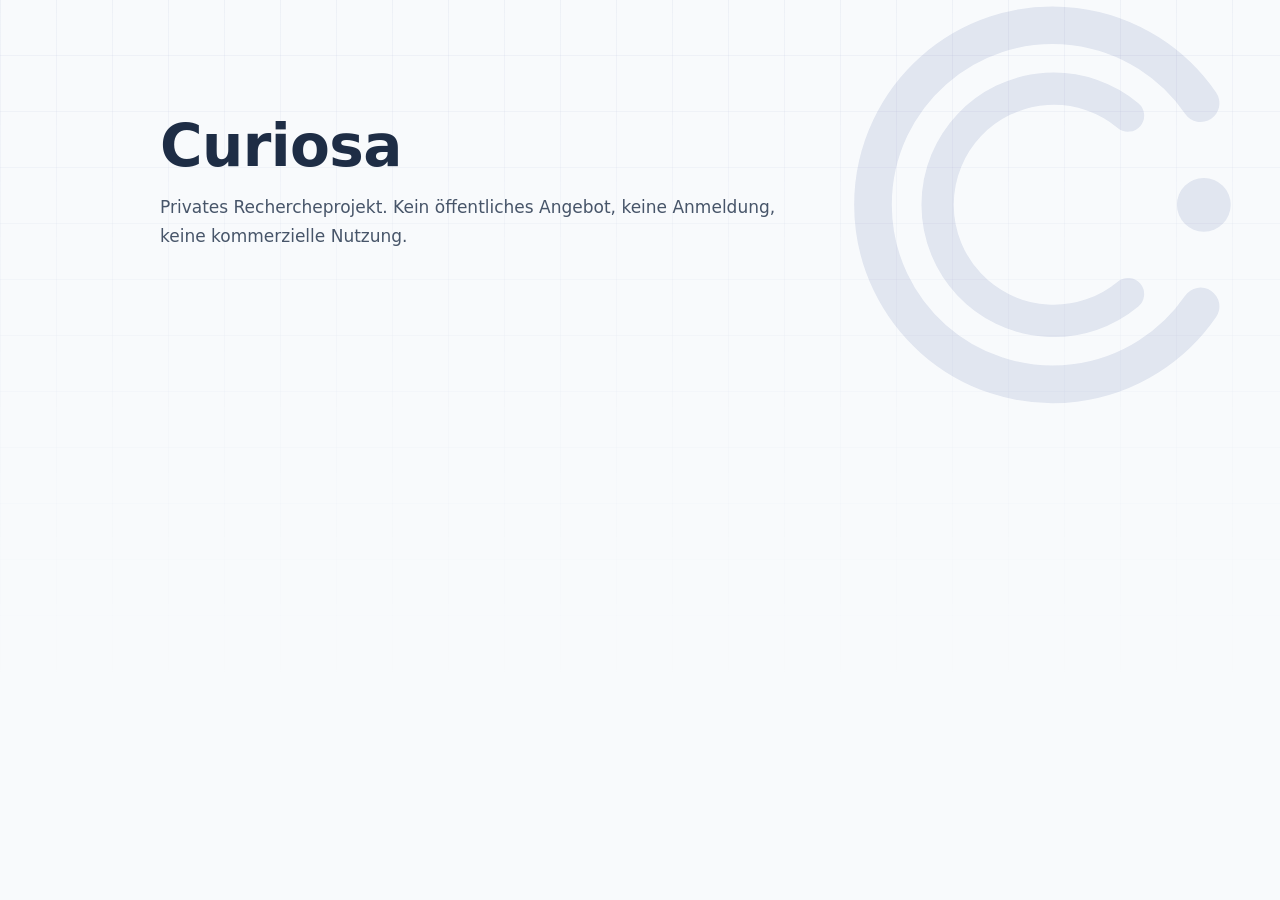
==== index.html @ d1d55d1d "Add minimal root page" ====
<!DOCTYPE html>
<html lang="de">
<head>
    <meta charset="utf-8">
    <meta name="viewport" content="width=device-width, initial-scale=1">
    <meta http-equiv="Content-Security-Policy" content="default-src 'none'; style-src 'self'; img-src 'self'; base-uri 'self'; form-action 'none'">
    <link rel="icon" href="/favicon.ico" sizes="any">
    <link rel="icon" type="image/png" sizes="32x32" href="/favicon-32x32.png">
    <link rel="icon" type="image/png" sizes="16x16" href="/favicon-16x16.png">
    <link rel="apple-touch-icon" sizes="180x180" href="/apple-touch-icon.png">
    <meta name="referrer" content="no-referrer">
    <meta name="robots" content="noindex, nofollow">
    <title>Curiosa</title>
    <link rel="stylesheet" href="/site.css">
</head>
<body class="home-page">
    <main class="home">
        <svg class="home__mark" viewBox="0 0 100 100" aria-hidden="true" focusable="false">
            <path d="M 73.4 31.1 A 33.4 33.4 0 1 0 73.4 68.9" fill="none" stroke="currentColor" stroke-width="7" stroke-linecap="round"/>
            <path d="M 59.9 33.4 A 21.6 21.6 0 1 0 59.9 66.6" fill="none" stroke="currentColor" stroke-width="6" stroke-linecap="round"/>
            <circle cx="74" cy="50" r="5" fill="currentColor"/>
        </svg>

        <h1 class="home__title">Curiosa</h1>
        <p class="home__intro">
            Privates Rechercheprojekt. Kein öffentliches Angebot, keine Anmeldung,
            keine kommerzielle Nutzung.
        </p>
    </main>
</body>
</html>
---- site.css ----
/* Curiosa-Web — shared site chrome (header / footer / layout container).
   Self-contained: does not depend on per-page :root tokens, so it can be
   loaded by pages that style their body with inline CSS, styles.css, or
   subscribe.css without collisions. */

:root {
    --site-navy: #1e2d45;
    --site-navy-deep: #14233b;
    --site-blue: #1e3a8a;
}

/* ---- Site-wide backdrop ---------------------------------------------- */
/* Subtle fixed brand-blue grid, fading out toward the lower half of the
   viewport. Sits behind all content on every page that loads site.css. */
body::before {
    content: "";
    position: fixed;
    inset: 0;
    z-index: -1;
    pointer-events: none;
    background-image:
        linear-gradient(90deg, rgba(30, 58, 138, 0.05) 1px, transparent 1px),
        linear-gradient(0deg, rgba(30, 58, 138, 0.05) 1px, transparent 1px);
    background-size: 56px 56px;
    -webkit-mask-image: linear-gradient(180deg, rgba(0, 0, 0, 0.9) 0%, rgba(0, 0, 0, 0.35) 45%, transparent 78%);
    mask-image: linear-gradient(180deg, rgba(0, 0, 0, 0.9) 0%, rgba(0, 0, 0, 0.35) 45%, transparent 78%);
}

/* ---- Layout container ------------------------------------------------ */
/* Header/footer bars span the full viewport width; this container keeps
   their content (and page content) in a centered, readable column. */
.site-container {
    width: min(1080px, calc(100% - 48px));
    margin: 0 auto;
}

.site-container--wide {
    width: min(1320px, calc(100% - 48px));
}

/* ---- Header ---------------------------------------------------------- */
.site-header {
    position: sticky;
    top: 0;
    z-index: 30;
    border-bottom: 1px solid rgba(229, 231, 235, 0.9);
    background: rgba(248, 250, 252, 0.9);
    -webkit-backdrop-filter: blur(14px);
    backdrop-filter: blur(14px);
}

.site-header__inner {
    display: flex;
    align-items: center;
    justify-content: space-between;
    gap: 18px;
    min-height: 64px;
}

.site-logo {
    flex-shrink: 0;
    color: var(--site-navy);
    font-size: 26px;
    font-weight: 800;
    line-height: 1;
    letter-spacing: -0.01em;
    text-decoration: none;
}

.site-logo span {
    color: var(--site-blue);
}

.site-nav {
    display: flex;
    align-items: center;
    flex-wrap: wrap;
    justify-content: flex-end;
    gap: 8px;
}

.lang-toggle {
    display: inline-flex;
    align-items: center;
    margin-left: 6px;
    border: 1px solid var(--site-line, #dbe4ef);
    border-radius: 999px;
    padding: 3px;
    background: rgba(255, 255, 255, 0.7);
}

.lang-toggle__option {
    border: 0;
    border-radius: 999px;
    padding: 5px 10px;
    background: transparent;
    color: #64748b;
    font-size: 12px;
    font-weight: 800;
    letter-spacing: 0.04em;
    cursor: pointer;
}

.lang-toggle__option.is-active {
    background: #eef3ff;
    color: var(--site-blue, #1e3a8a);
    box-shadow: inset 0 0 0 1px #d8deea;
    cursor: default;
}

.site-nav__link {
    display: inline-flex;
    align-items: center;
    justify-content: center;
    min-height: 38px;
    padding: 8px 15px;
    border: 1px solid transparent;
    border-radius: 999px;
    color: #374151;
    background: transparent;
    font-size: 14px;
    font-weight: 700;
    text-decoration: none;
    transition: color 0.16s ease, background-color 0.16s ease, border-color 0.16s ease;
}

.site-nav__link:hover {
    color: var(--site-blue);
    background: rgba(30, 58, 138, 0.07);
}

.site-nav__link:focus-visible {
    outline: 2px solid var(--site-blue);
    outline-offset: 2px;
}

.nav-button {
    font-family: inherit;
    cursor: pointer;
}

.site-nav__link--primary {
    color: #ffffff;
    background: var(--site-navy);
    border-color: var(--site-navy);
}

.site-nav__link--primary:hover {
    color: #ffffff;
    background: var(--site-blue);
}

/* ---- Footer ---------------------------------------------------------- */
.site-footer {
    margin-top: 56px;
    background: var(--site-navy-deep);
    color: #aeb9cc;
}

.site-footer__inner {
    display: flex;
    align-items: flex-start;
    justify-content: space-between;
    gap: 32px;
    padding: 38px 0 26px;
}

.site-footer__brand {
    max-width: 340px;
}

.site-footer__logo {
    color: #ffffff;
    font-size: 20px;
    font-weight: 800;
    letter-spacing: -0.01em;
}

.site-footer__logo span {
    color: #7d93c4;
}

.site-footer__tagline {
    margin: 10px 0 0;
    color: #9aa6bd;
    font-size: 13.5px;
    line-height: 1.6;
}

.site-footer__nav {
    display: flex;
    flex-wrap: wrap;
    gap: 12px 28px;
}

.site-footer__nav a {
    color: #cdd6e6;
    font-size: 14px;
    font-weight: 600;
    text-decoration: none;
    transition: color 0.16s ease;
}

.site-footer__nav a:hover {
    color: #ffffff;
    text-decoration: underline;
    text-underline-offset: 3px;
}

.site-footer__nav a:focus-visible {
    outline: 2px solid #7d93c4;
    outline-offset: 2px;
}

.site-footer__bottom {
    display: flex;
    flex-wrap: wrap;
    align-items: center;
    justify-content: space-between;
    gap: 8px 20px;
    padding: 16px 0 26px;
    border-top: 1px solid rgba(255, 255, 255, 0.09);
    color: #8593ab;
    font-size: 12.5px;
}

/* ---- Responsive ------------------------------------------------------ */
@media (max-width: 640px) {
    .site-header__inner {
        align-items: flex-start;
        flex-direction: column;
        gap: 10px;
        padding: 12px 0;
    }

    .site-nav {
        justify-content: flex-start;
    }

    .site-footer__inner {
        flex-direction: column;
        gap: 22px;
    }

    .site-footer__bottom {
        flex-direction: column;
        align-items: flex-start;
        gap: 6px;
    }
}

@media (prefers-reduced-motion: reduce) {
    .site-nav__link,
    .site-footer__nav a {
        transition: none;
    }
}

/* ---- Dark theme (follows the OS preference) -------------------------- */
@media (prefers-color-scheme: dark) {
    :root {
        color-scheme: dark;
    }

    body::before {
        background-image:
            linear-gradient(90deg, rgba(143, 177, 255, 0.055) 1px, transparent 1px),
            linear-gradient(0deg, rgba(143, 177, 255, 0.055) 1px, transparent 1px);
    }

    .site-header {
        border-bottom-color: rgba(42, 51, 72, 0.9);
        background: rgba(13, 18, 28, 0.88);
    }

    .site-logo {
        color: #E8EDF5;
    }

    .site-logo span {
        color: #8AB4FF;
    }

    .site-nav__link {
        color: #C3CCD9;
    }

    .site-nav__link:hover {
        color: #A9C4FF;
        background: rgba(138, 180, 255, 0.09);
    }

    .site-nav__link:focus-visible {
        outline-color: #8AB4FF;
    }

    .site-nav__link--primary {
        color: #ffffff;
        background: #2E4A8F;
        border-color: #2E4A8F;
    }

    .site-nav__link--primary:hover {
        background: #3B5CB0;
    }

    .lang-toggle {
        border-color: #2E3A52;
        background: rgba(22, 31, 48, 0.7);
    }

    .lang-toggle__option {
        color: #93A1B5;
    }

    .lang-toggle__option.is-active {
        background: #24304A;
        color: #A9C4FF;
        box-shadow: inset 0 0 0 1px #354361;
    }
}

/* ---- Root page ------------------------------------------------------- */
/* Minimal landing built on the 404.html aesthetic: light canvas, system
   font. The shared brand-grid backdrop (body::before) shows through, and a
   faint Curiosa arc mark bleeds off the top-right, echoing the email header.
   Scoped to .home-page / .home so it never reaches the subscription-control
   pages, which style their own body through styles.css. */
body.home-page {
    margin: 0;
    min-height: 100vh;
    overflow-x: hidden;
    font-family: system-ui, -apple-system, BlinkMacSystemFont, "Segoe UI", Roboto, sans-serif;
    color: #0f172a;
    background: #f8fafc;
}

.home {
    position: relative;
    box-sizing: border-box;
    width: min(960px, calc(100% - 48px));
    margin: 0 auto;
    padding: clamp(64px, 13vh, 132px) 0 96px;
}

/* Faint nested-C arc — the Curiosa logo mark, tinted for a light background
   via currentColor. The light-on-dark PNG used in email headers is invisible
   here, so the page reproduces the same motif as a self-contained vector. */
.home__mark {
    position: fixed;
    top: clamp(-130px, -5vw, -56px);
    right: clamp(-150px, -5vw, -64px);
    width: clamp(280px, 42vw, 560px);
    height: auto;
    z-index: -1;
    color: var(--site-blue);
    opacity: 0.1;
    pointer-events: none;
    user-select: none;
}

.home__title {
    margin: 0 0 18px;
    color: var(--site-navy);
    font-size: clamp(40px, 6vw, 58px);
    font-weight: 800;
    letter-spacing: -0.01em;
    line-height: 1;
}

.home__intro {
    max-width: 620px;
    margin: 0;
    color: #475569;
    font-size: 17px;
    line-height: 1.7;
}

@media (max-width: 720px) {
    .home {
        padding: 56px 0 64px;
    }
}

@media (prefers-color-scheme: dark) {
    body.home-page {
        color: #E8EDF5;
        background: #0C111B;
    }

    .home__mark {
        color: #8AB4FF;
        opacity: 0.14;
    }

    .home__title {
        color: #E8EDF5;
    }

    .home__intro {
        color: #A9B4C6;
    }
}
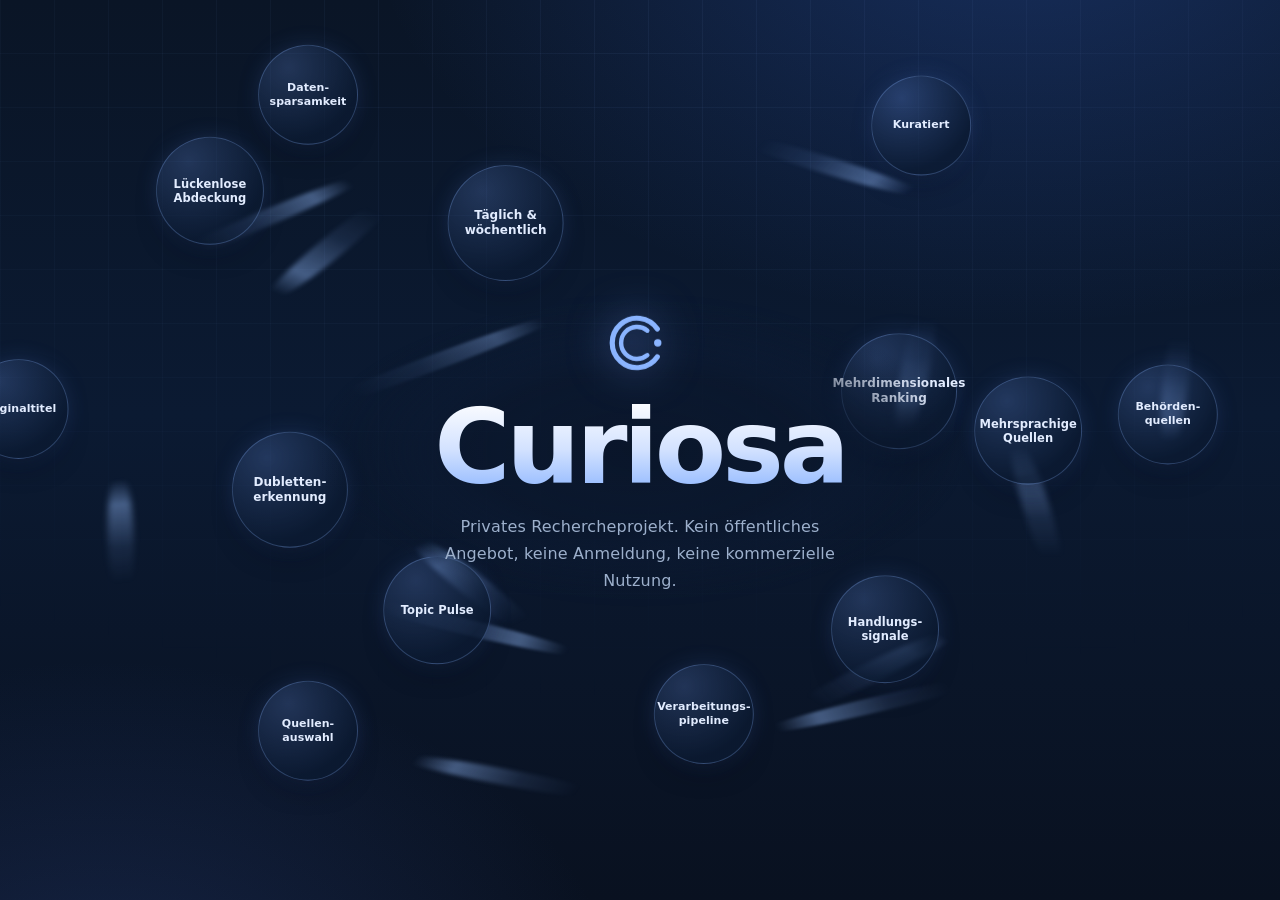
==== commit 02e819f9: "Orbit the capabilities on the root page, rework the control pages Root page: thirteen capability bub" ====
--- a/index.html
+++ b/index.html
@@ -15,17 +15,140 @@
 </head>
 <body class="home-page">
     <main class="home">
-        <svg class="home__mark" viewBox="0 0 100 100" aria-hidden="true" focusable="false">
-            <path d="M 73.4 31.1 A 33.4 33.4 0 1 0 73.4 68.9" fill="none" stroke="currentColor" stroke-width="7" stroke-linecap="round"/>
-            <path d="M 59.9 33.4 A 21.6 21.6 0 1 0 59.9 66.6" fill="none" stroke="currentColor" stroke-width="6" stroke-linecap="round"/>
-            <circle cx="74" cy="50" r="5" fill="currentColor"/>
-        </svg>
+        <div class="orbit">
+            <div class="orbit__core">
+                <svg class="home__mark" viewBox="0 0 100 100" aria-hidden="true" focusable="false">
+                    <path d="M 73.4 31.1 A 33.4 33.4 0 1 0 73.4 68.9" fill="none" stroke="currentColor" stroke-width="7" stroke-linecap="round"/>
+                    <path d="M 59.9 33.4 A 21.6 21.6 0 1 0 59.9 66.6" fill="none" stroke="currentColor" stroke-width="6" stroke-linecap="round"/>
+                    <circle cx="74" cy="50" r="5" fill="currentColor"/>
+                </svg>
 
-        <h1 class="home__title">Curiosa</h1>
-        <p class="home__intro">
-            Privates Rechercheprojekt. Kein öffentliches Angebot, keine Anmeldung,
-            keine kommerzielle Nutzung.
-        </p>
+                <h1 class="home__title">Curiosa</h1>
+                <p class="home__intro">
+                    Privates Rechercheprojekt. Kein öffentliches Angebot, keine Anmeldung,
+                    keine kommerzielle Nutzung.
+                </p>
+            </div>
+
+            <div class="orbit__ring orbit__ring--1">
+                <div class="orbit__spin">
+                    <div class="orbit__arm">
+                        <div class="orbit__node">
+                            <div class="orbit__bubble" tabindex="0">
+                                <span class="orbit__label">Mehrdimensionales Ranking</span>
+                                <span class="orbit__text">Priorität entsteht aus mehreren unabhängigen Metriken — nie aus einem einzelnen KI-Score.</span>
+                            </div>
+                        </div>
+                    </div>
+                    <div class="orbit__arm">
+                        <div class="orbit__node">
+                            <div class="orbit__bubble" tabindex="0">
+                                <span class="orbit__label">Dubletten&shy;erkennung</span>
+                                <span class="orbit__text">Vektor-Embeddings erkennen dieselbe Meldung aus mehreren Quellen. Sie lesen sie einmal.</span>
+                            </div>
+                        </div>
+                    </div>
+                    <div class="orbit__arm">
+                        <div class="orbit__node">
+                            <div class="orbit__bubble" tabindex="0">
+                                <span class="orbit__label">Täglich &amp; wöchentlich</span>
+                                <span class="orbit__text">Ein Briefing am Morgen, ein Rückblick zum Wochenende — beides einzeln abwählbar.</span>
+                            </div>
+                        </div>
+                    </div>
+                </div>
+            </div>
+
+            <div class="orbit__ring orbit__ring--2">
+                <div class="orbit__spin">
+                    <div class="orbit__arm">
+                        <div class="orbit__node">
+                            <div class="orbit__bubble" tabindex="0">
+                                <span class="orbit__label">Handlungs&shy;signale</span>
+                                <span class="orbit__text">Jede Meldung trägt ein Label: Action, Watch oder FYI.</span>
+                            </div>
+                        </div>
+                    </div>
+                    <div class="orbit__arm">
+                        <div class="orbit__node">
+                            <div class="orbit__bubble" tabindex="0">
+                                <span class="orbit__label">Topic Pulse</span>
+                                <span class="orbit__text">Jedes Briefing öffnet mit den drei dominanten Themen des Tages.</span>
+                            </div>
+                        </div>
+                    </div>
+                    <div class="orbit__arm">
+                        <div class="orbit__node">
+                            <div class="orbit__bubble" tabindex="0">
+                                <span class="orbit__label">Lückenlose Abdeckung</span>
+                                <span class="orbit__text">Jede Quelle läuft in einem durchgehenden, checkpoint-gestützten Zeitfenster.</span>
+                            </div>
+                        </div>
+                    </div>
+                    <div class="orbit__arm">
+                        <div class="orbit__node">
+                            <div class="orbit__bubble" tabindex="0">
+                                <span class="orbit__label">Mehrsprachige Quellen</span>
+                                <span class="orbit__text">Englische, deutsche, französische und weitere Quellen — nativ verfolgt, gemeinsam zugestellt.</span>
+                            </div>
+                        </div>
+                    </div>
+                </div>
+            </div>
+
+            <div class="orbit__ring orbit__ring--3">
+                <div class="orbit__spin">
+                    <div class="orbit__arm">
+                        <div class="orbit__node">
+                            <div class="orbit__bubble" tabindex="0">
+                                <span class="orbit__label">Behörden&shy;quellen</span>
+                                <span class="orbit__text">Aufsichtsbehörden, Gerichte und juristische Fachmedien in Europa und darüber hinaus.</span>
+                            </div>
+                        </div>
+                    </div>
+                    <div class="orbit__arm">
+                        <div class="orbit__node">
+                            <div class="orbit__bubble" tabindex="0">
+                                <span class="orbit__label">Verarbeitungs&shy;pipeline</span>
+                                <span class="orbit__text">Eine mehrstufige Verarbeitung klassifiziert, fasst zusammen und labelt jede Meldung.</span>
+                            </div>
+                        </div>
+                    </div>
+                    <div class="orbit__arm">
+                        <div class="orbit__node">
+                            <div class="orbit__bubble" tabindex="0">
+                                <span class="orbit__label">Quellen&shy;auswahl</span>
+                                <span class="orbit__text">Welche Quellen im täglichen Briefing erscheinen, ist frei wählbar.</span>
+                            </div>
+                        </div>
+                    </div>
+                    <div class="orbit__arm">
+                        <div class="orbit__node">
+                            <div class="orbit__bubble" tabindex="0">
+                                <span class="orbit__label">Original&shy;titel</span>
+                                <span class="orbit__text">Titel und Quelle bleiben unverändert. Nur die Zusammenfassung entsteht per KI.</span>
+                            </div>
+                        </div>
+                    </div>
+                    <div class="orbit__arm">
+                        <div class="orbit__node">
+                            <div class="orbit__bubble" tabindex="0">
+                                <span class="orbit__label">Daten&shy;sparsamkeit</span>
+                                <span class="orbit__text">Adressen liegen ausschließlich in der Datenbank — nicht weitergegeben, nicht verkauft.</span>
+                            </div>
+                        </div>
+                    </div>
+                    <div class="orbit__arm">
+                        <div class="orbit__node">
+                            <div class="orbit__bubble" tabindex="0">
+                                <span class="orbit__label">Kuratiert</span>
+                                <span class="orbit__text">Quellen, Kategorien und Ranking-Regeln werden von Hand gepflegt.</span>
+                            </div>
+                        </div>
+                    </div>
+                </div>
+            </div>
+        </div>
     </main>
 </body>
 </html>
--- a/site.css
+++ b/site.css
@@ -71,6 +71,21 @@
     color: var(--site-blue);
 }
 
+/* When the logo links home (control pages), give it hover/focus affordance. */
+a.site-logo {
+    transition: opacity 0.16s ease;
+}
+
+a.site-logo:hover {
+    opacity: 0.82;
+}
+
+a.site-logo:focus-visible {
+    outline: 2px solid var(--site-blue);
+    outline-offset: 3px;
+    border-radius: 6px;
+}
+
 .site-nav {
     display: flex;
     align-items: center;
@@ -321,83 +336,481 @@
 }
 
 /* ---- Root page ------------------------------------------------------- */
-/* Minimal landing built on the 404.html aesthetic: light canvas, system
-   font. The shared brand-grid backdrop (body::before) shows through, and a
-   faint Curiosa arc mark bleeds off the top-right, echoing the email header.
-   Scoped to .home-page / .home so it never reaches the subscription-control
-   pages, which style their own body through styles.css. */
+/* Standalone dark-navy landing. Committed to a single dark look (not
+   theme-reactive) as a deliberate hero. Pure CSS — no scripts, no external
+   resources. Scoped to .home-page / .home so it never touches the
+   subscription-control pages, which style their own body through styles.css. */
 body.home-page {
     margin: 0;
     min-height: 100vh;
     overflow-x: hidden;
+    display: flex;
+    align-items: center;
+    justify-content: center;
     font-family: system-ui, -apple-system, BlinkMacSystemFont, "Segoe UI", Roboto, sans-serif;
-    color: #0f172a;
-    background: #f8fafc;
+    color: #e6edf7;
+    background:
+        radial-gradient(1100px 720px at 80% -12%, rgba(56, 110, 230, 0.30), transparent 60%),
+        radial-gradient(920px 620px at 8% 112%, rgba(46, 74, 143, 0.34), transparent 56%),
+        linear-gradient(180deg, #0a1526 0%, #0b1a32 46%, #091120 100%);
+}
+
+/* Theme-independent brand grid — overrides the shared body::before so the
+   home page shows the same grid regardless of the visitor's OS theme. */
+body.home-page::before {
+    background-image:
+        linear-gradient(90deg, rgba(140, 180, 255, 0.06) 1px, transparent 1px),
+        linear-gradient(0deg, rgba(140, 180, 255, 0.06) 1px, transparent 1px);
+    background-size: 54px 54px;
+    -webkit-mask-image: radial-gradient(125% 92% at 50% 4%, #000 0%, rgba(0, 0, 0, 0.5) 46%, transparent 82%);
+    mask-image: radial-gradient(125% 92% at 50% 4%, #000 0%, rgba(0, 0, 0, 0.5) 46%, transparent 82%);
 }
 
 .home {
     position: relative;
+    z-index: 1;
     box-sizing: border-box;
-    width: min(960px, calc(100% - 48px));
+    width: 100%;
     margin: 0 auto;
-    padding: clamp(64px, 13vh, 132px) 0 96px;
-}
-
-/* Faint nested-C arc — the Curiosa logo mark, tinted for a light background
-   via currentColor. The light-on-dark PNG used in email headers is invisible
-   here, so the page reproduces the same motif as a self-contained vector. */
+    padding: 40px 0;
+    display: flex;
+    align-items: center;
+    justify-content: center;
+    text-align: center;
+}
+
+/* Soft blue spotlight behind the wordmark for depth. */
+.home::before {
+    content: "";
+    position: absolute;
+    z-index: -1;
+    top: 50%;
+    left: 50%;
+    width: min(760px, 96vw);
+    height: 360px;
+    transform: translate(-50%, -50%);
+    background: radial-gradient(closest-side, rgba(64, 120, 240, 0.30), transparent 72%);
+    filter: blur(22px);
+    pointer-events: none;
+}
+
+/* The Curiosa arc mark as a glowing lockup above the wordmark. */
 .home__mark {
-    position: fixed;
-    top: clamp(-130px, -5vw, -56px);
-    right: clamp(-150px, -5vw, -64px);
-    width: clamp(280px, 42vw, 560px);
+    display: block;
+    width: clamp(52px, 7vw, 74px);
     height: auto;
+    margin: 0 auto 18px;
+    color: #8ab4ff;
+    filter: drop-shadow(0 0 20px rgba(120, 160, 255, 0.55));
+}
+
+.home__title {
+    margin: 0 0 16px;
+    font-size: clamp(52px, 9vw, 104px);
+    font-weight: 800;
+    letter-spacing: -0.04em;
+    line-height: 0.95;
+    background: linear-gradient(180deg, #ffffff 0%, #d3e2ff 52%, #8ab4ff 100%);
+    -webkit-background-clip: text;
+    background-clip: text;
+    -webkit-text-fill-color: transparent;
+    color: #d3e2ff;
+}
+
+.home__intro {
+    max-width: 400px;
+    margin: 0 auto;
+    color: #9db0cc;
+    font-size: clamp(14px, 1.6vw, 16px);
+    line-height: 1.7;
+    letter-spacing: 0.01em;
+}
+
+/* Entrance polish. */
+.home__mark {
+    animation: home-rise 0.7s cubic-bezier(0.2, 0.7, 0.2, 1) both;
+}
+
+.home__title {
+    animation: home-rise 0.7s 0.06s cubic-bezier(0.2, 0.7, 0.2, 1) both;
+}
+
+.home__intro {
+    animation: home-rise 0.7s 0.12s cubic-bezier(0.2, 0.7, 0.2, 1) both;
+}
+
+@keyframes home-rise {
+    from {
+        opacity: 0;
+        transform: translateY(14px);
+    }
+    to {
+        opacity: 1;
+        transform: none;
+    }
+}
+
+/* ---- Orbit field ------------------------------------------------------ */
+/* Capability bubbles drift around the wordmark on three tilted elliptical
+   rings. Pure CSS: the root page CSP allows no scripts, so every orbit
+   parameter lives here and is selected per ring / per arm.
+
+   Transform chain per bubble (outermost first):
+       .orbit__ring   rotate(tilt) scaleY(k)        the orbital plane
+       .orbit__spin   rotate(t)                     the animation
+       .orbit__arm    rotate(a) translateX(r)       the seat on the ring
+       .orbit__node   rotate(-t)                    cancels the spin
+       .orbit__bubble rotate(-a) scaleY(1/k) rotate(-tilt) translate(-50%,-50%)
+
+   2-D rotations commute, so every rotation between scaleY(k) and scaleY(1/k)
+   cancels out and the bubble renders as an undistorted, upright circle while
+   its position still traces the tilted ellipse. The un-squash has to be the
+   innermost scale, and the centering translate has to sit after it — that is
+   why the order above cannot be shuffled. */
+/* --field is the full box the outermost bubble may reach, so radii are derived
+   from (field - bubble) and the widest arm jitter (1.06) lands exactly on the
+   edge. Anything looser overflows into body's clipped horizontal overflow. */
+.orbit {
+    --field: min(1300px, 96vw, 138vh);
+    position: relative;
+    width: var(--field);
+    height: calc(var(--field) * 0.535 + 100px);
+}
+
+.orbit__core {
+    position: absolute;
+    left: 50%;
+    top: 50%;
+    z-index: 2;
+    width: min(430px, 78%);
+    transform: translate(-50%, -50%);
+}
+
+/* Bubbles pass behind the wordmark rather than through it: this pool of page
+   background sits under the core and fades them out as they cross. */
+.orbit__core::before {
+    content: "";
+    position: absolute;
     z-index: -1;
-    color: var(--site-blue);
-    opacity: 0.1;
+    left: 50%;
+    top: 50%;
+    width: 152%;
+    height: 300px;
+    transform: translate(-50%, -50%);
+    background: radial-gradient(closest-side, rgba(9, 20, 38, 0.94) 0%, rgba(9, 20, 38, 0.78) 52%, rgba(9, 20, 38, 0) 100%);
     pointer-events: none;
-    user-select: none;
-}
-
-.home__title {
-    margin: 0 0 18px;
-    color: var(--site-navy);
-    font-size: clamp(40px, 6vw, 58px);
-    font-weight: 800;
-    letter-spacing: -0.01em;
-    line-height: 1;
-}
-
-.home__intro {
-    max-width: 620px;
-    margin: 0;
-    color: #475569;
-    font-size: 17px;
-    line-height: 1.7;
-}
-
-@media (max-width: 720px) {
+}
+
+.orbit__ring {
+    position: absolute;
+    left: 50%;
+    top: 50%;
+    width: 0;
+    height: 0;
+    z-index: 1;
+    transform: rotate(var(--tilt)) scaleY(var(--k));
+}
+
+.orbit__spin,
+.orbit__arm,
+.orbit__node {
+    position: absolute;
+    left: 0;
+    top: 0;
+    width: 0;
+    height: 0;
+}
+
+.orbit__spin {
+    animation: orbit-spin var(--dur) linear infinite;
+    animation-direction: var(--dir);
+}
+
+.orbit__arm {
+    transform: rotate(var(--a)) translateX(var(--r));
+}
+
+/* The counter-spin runs at the ring's duration in the opposite direction, so
+   the bubble stays upright; the drift rides on the separate translate
+   property and therefore does not fight the transform animation. */
+.orbit__node {
+    animation-name: orbit-spin, orbit-drift;
+    animation-duration: var(--dur), var(--drift);
+    animation-timing-function: linear, ease-in-out;
+    animation-iteration-count: infinite, infinite;
+    animation-direction: var(--dir-rev), alternate;
+}
+
+/* Comet trail: it lives on the arm, which is not counter-rotated, so it stays
+   tangential to the orbit and always points back along the direction of
+   travel. */
+.orbit__arm::after {
+    content: "";
+    position: absolute;
+    left: 0;
+    top: 0;
+    z-index: -1;
+    width: calc(var(--size) * 0.26);
+    height: calc(var(--size) * 2.4);
+    border-radius: 50%;
+    background: linear-gradient(to top, rgba(150, 190, 255, 0) 8%, rgba(150, 190, 255, 0.42) 26%, rgba(138, 180, 255, 0.11) 56%, transparent 82%);
+    transform: translate(-50%, -88%);
+    filter: blur(3px);
+    pointer-events: none;
+}
+
+/* Rings that spin backwards trail from the other side. */
+.orbit__ring--2 .orbit__arm::after {
+    background: linear-gradient(to bottom, rgba(150, 190, 255, 0) 8%, rgba(150, 190, 255, 0.42) 26%, rgba(138, 180, 255, 0.11) 56%, transparent 82%);
+    transform: translate(-50%, -12%);
+}
+
+.orbit__bubble {
+    position: absolute;
+    left: 0;
+    top: 0;
+    box-sizing: border-box;
+    display: flex;
+    flex-direction: column;
+    align-items: center;
+    justify-content: center;
+    width: var(--size);
+    height: var(--size);
+    padding: 9% 11%;
+    border: 1px solid rgba(138, 180, 255, 0.26);
+    border-radius: 50%;
+    background: radial-gradient(120% 120% at 30% 22%, rgba(120, 165, 255, 0.22), rgba(11, 26, 50, 0.78) 62%);
+    box-shadow:
+        0 14px 34px -18px rgba(4, 10, 22, 0.95),
+        0 0 26px -6px rgba(96, 140, 235, 0.30);
+    color: #cfdcf5;
+    text-align: center;
+    transform: rotate(calc(-1 * var(--a))) scaleY(var(--ik)) rotate(calc(-1 * var(--tilt))) translate(-50%, -50%);
+    transition:
+        width 0.3s cubic-bezier(0.2, 0.7, 0.2, 1),
+        height 0.3s cubic-bezier(0.2, 0.7, 0.2, 1),
+        border-color 0.3s ease,
+        background 0.3s ease,
+        box-shadow 0.3s ease;
+    cursor: default;
+}
+
+.orbit__bubble:focus-visible {
+    outline: none;
+}
+
+.orbit__label {
+    display: block;
+    font-size: var(--label);
+    font-weight: 700;
+    line-height: 1.25;
+    letter-spacing: 0.005em;
+    color: #e2ecff;
+    hyphens: auto;
+    overflow-wrap: break-word;
+    transition: font-size 0.3s cubic-bezier(0.2, 0.7, 0.2, 1);
+}
+
+.orbit__text {
+    display: block;
+    overflow: hidden;
+    max-height: 0;
+    margin-top: 0;
+    opacity: 0;
+    font-size: 12.5px;
+    line-height: 1.45;
+    color: #a8bcdf;
+    transition:
+        max-height 0.3s cubic-bezier(0.2, 0.7, 0.2, 1),
+        margin-top 0.3s cubic-bezier(0.2, 0.7, 0.2, 1),
+        opacity 0.22s ease;
+}
+
+/* Expand on hover or keyboard focus. The whole field pauses while a bubble is
+   open — otherwise it drifts out from under the pointer mid-sentence. */
+.orbit__bubble:hover,
+.orbit__bubble:focus-visible {
+    --size: var(--size-open);
+    --label: 15.5px;
+    border-color: rgba(150, 190, 255, 0.55);
+    background: radial-gradient(120% 120% at 30% 20%, rgba(126, 170, 255, 0.26), rgba(12, 28, 54, 0.94) 60%);
+    box-shadow:
+        0 22px 50px -20px rgba(4, 10, 22, 0.95),
+        0 0 46px -4px rgba(110, 155, 245, 0.45);
+}
+
+.orbit__bubble:hover .orbit__text,
+.orbit__bubble:focus-visible .orbit__text {
+    max-height: 10em;
+    margin-top: 8px;
+    opacity: 1;
+}
+
+.orbit:hover .orbit__spin,
+.orbit:hover .orbit__node,
+.orbit:focus-within .orbit__spin,
+.orbit:focus-within .orbit__node {
+    animation-play-state: paused;
+}
+
+.orbit__ring:has(.orbit__bubble:hover),
+.orbit__ring:has(.orbit__bubble:focus-visible) {
+    z-index: 3;
+}
+
+@keyframes orbit-spin {
+    from {
+        transform: rotate(0deg);
+    }
+    to {
+        transform: rotate(360deg);
+    }
+}
+
+@keyframes orbit-drift {
+    from {
+        translate: 0 0;
+    }
+    to {
+        translate: 9px -13px;
+    }
+}
+
+/* ---- Ring parameters -------------------------------------------------- */
+/* --ik is 1 / --k; the two are kept as an explicit pair so the un-squash is
+   readable next to the squash it undoes. Durations are deliberately
+   non-multiples: the three rings never resynchronise, which is what makes the
+   field read as drifting rather than as a clock. */
+.orbit__ring--1 {
+    --tilt: -12deg;
+    --k: 0.52;
+    --ik: 1.9231;
+    --rr: calc((var(--field) - 116px) * 0.244);
+    --dur: 68s;
+    --dir: normal;
+    --dir-rev: reverse;
+    --size: 116px;
+    --size-open: 244px;
+    --label: 12px;
+}
+
+.orbit__ring--2 {
+    --tilt: 9deg;
+    --k: 0.56;
+    --ik: 1.7857;
+    --rr: calc((var(--field) - 108px) * 0.358);
+    --dur: 92s;
+    --dir: reverse;
+    --dir-rev: normal;
+    --size: 108px;
+    --size-open: 238px;
+    --label: 11.5px;
+}
+
+.orbit__ring--3 {
+    --tilt: -5deg;
+    --k: 0.585;
+    --ik: 1.7094;
+    --rr: calc((var(--field) - 100px) * 0.472);
+    --dur: 124s;
+    --dir: normal;
+    --dir-rev: reverse;
+    --size: 100px;
+    --size-open: 232px;
+    --label: 11px;
+}
+
+/* ---- Seats ------------------------------------------------------------ */
+/* Angles are spread unevenly and the radii carry a few percent of jitter, so
+   no ring ever looks like a dial. */
+.orbit__ring--1 .orbit__arm:nth-child(1) { --a: 12deg;  --r: calc(var(--rr) * 1.00); --drift: 15s; }
+.orbit__ring--1 .orbit__arm:nth-child(2) { --a: 157deg; --r: calc(var(--rr) * 0.92); --drift: 19s; }
+.orbit__ring--1 .orbit__arm:nth-child(3) { --a: 254deg; --r: calc(var(--rr) * 1.06); --drift: 23s; }
+
+.orbit__ring--2 .orbit__arm:nth-child(1) { --a: 38deg;  --r: calc(var(--rr) * 1.02); --drift: 17s; }
+.orbit__ring--2 .orbit__arm:nth-child(2) { --a: 98deg;  --r: calc(var(--rr) * 0.94); --drift: 21s; }
+.orbit__ring--2 .orbit__arm:nth-child(3) { --a: 206deg; --r: calc(var(--rr) * 1.05); --drift: 14s; }
+.orbit__ring--2 .orbit__arm:nth-child(4) { --a: 345deg; --r: calc(var(--rr) * 0.97); --drift: 25s; }
+
+.orbit__ring--3 .orbit__arm:nth-child(1) { --a: 6deg;   --r: calc(var(--rr) * 1.00); --drift: 22s; }
+.orbit__ring--3 .orbit__arm:nth-child(2) { --a: 76deg;  --r: calc(var(--rr) * 0.95); --drift: 16s; }
+.orbit__ring--3 .orbit__arm:nth-child(3) { --a: 116deg; --r: calc(var(--rr) * 1.04); --drift: 26s; }
+.orbit__ring--3 .orbit__arm:nth-child(4) { --a: 182deg; --r: calc(var(--rr) * 0.98); --drift: 18s; }
+.orbit__ring--3 .orbit__arm:nth-child(5) { --a: 241deg; --r: calc(var(--rr) * 1.06); --drift: 24s; }
+.orbit__ring--3 .orbit__arm:nth-child(6) { --a: 305deg; --r: calc(var(--rr) * 0.93); --drift: 20s; }
+
+/* ---- Static fallback -------------------------------------------------- */
+/* Narrow viewports have no hover, and the root page cannot ship a tap handler
+   under its CSP — so below the breakpoint (and whenever motion is reduced)
+   the same markup collapses into a plain readable card grid. */
+@media (max-width: 900px), (prefers-reduced-motion: reduce) {
     .home {
-        padding: 56px 0 64px;
-    }
-}
-
-@media (prefers-color-scheme: dark) {
-    body.home-page {
-        color: #E8EDF5;
-        background: #0C111B;
-    }
-
-    .home__mark {
-        color: #8AB4FF;
-        opacity: 0.14;
-    }
-
-    .home__title {
-        color: #E8EDF5;
-    }
-
+        padding: 32px 0;
+    }
+
+    .orbit {
+        display: grid;
+        grid-template-columns: repeat(auto-fit, minmax(212px, 1fr));
+        gap: 10px;
+        width: min(920px, 100%);
+        height: auto;
+    }
+
+    .orbit__ring,
+    .orbit__spin,
+    .orbit__arm,
+    .orbit__node {
+        display: contents;
+    }
+
+    .orbit__core {
+        position: static;
+        grid-column: 1 / -1;
+        width: 100%;
+        margin-bottom: 22px;
+        transform: none;
+    }
+
+    /* The orbit-only decorations still generate boxes here, so switch them off
+       explicitly: display:contents on the arm does not suppress its ::after. */
+    .orbit__core::before,
+    .orbit__arm::after {
+        display: none;
+    }
+
+    .orbit__bubble {
+        position: static;
+        display: block;
+        width: auto;
+        height: auto;
+        padding: 13px 15px;
+        border-radius: 12px;
+        text-align: left;
+        transform: none;
+        transition: none;
+    }
+
+    .orbit__label {
+        font-size: 13px;
+    }
+
+    .orbit__text {
+        max-height: none;
+        margin-top: 5px;
+        opacity: 1;
+        font-size: 12.5px;
+    }
+}
+
+@media (prefers-reduced-motion: reduce) {
+    .home__mark,
+    .home__title,
     .home__intro {
-        color: #A9B4C6;
-    }
-}
+        animation: none;
+    }
+
+    .orbit__spin,
+    .orbit__node {
+        animation: none;
+    }
+}
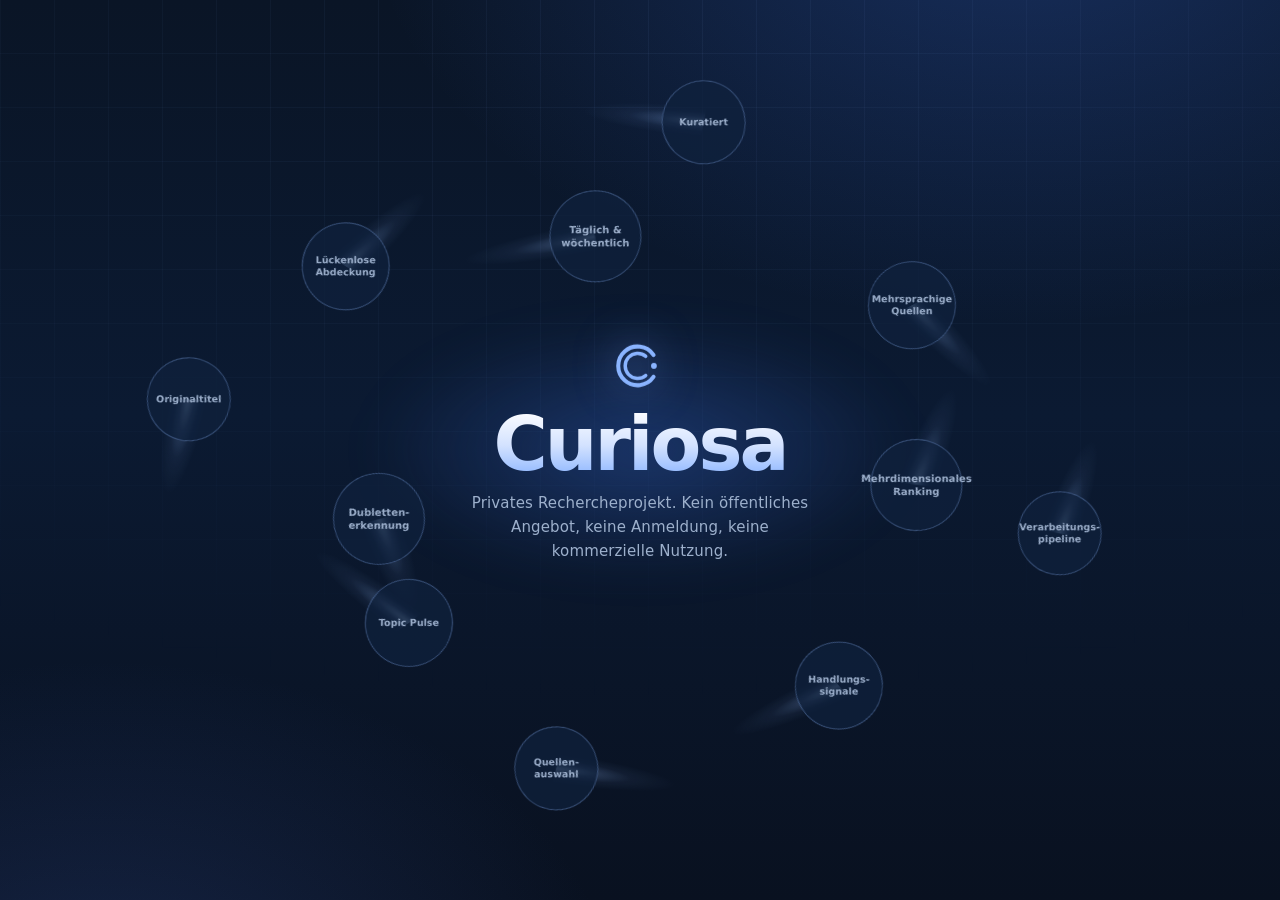
==== commit 52026f69: "Drop two bubbles, quiet the resting labels Datensparsamkeit and Behördenquellen are gone, so the out" ====
--- a/index.html
+++ b/index.html
@@ -101,14 +101,6 @@
                     <div class="orbit__arm">
                         <div class="orbit__node">
                             <div class="orbit__bubble" tabindex="0">
-                                <span class="orbit__label">Behörden&shy;quellen</span>
-                                <span class="orbit__text">Aufsichtsbehörden, Gerichte und juristische Fachmedien in Europa und darüber hinaus.</span>
-                            </div>
-                        </div>
-                    </div>
-                    <div class="orbit__arm">
-                        <div class="orbit__node">
-                            <div class="orbit__bubble" tabindex="0">
                                 <span class="orbit__label">Verarbeitungs&shy;pipeline</span>
                                 <span class="orbit__text">Eine mehrstufige Verarbeitung klassifiziert, fasst zusammen und labelt jede Meldung.</span>
                             </div>
@@ -133,14 +125,6 @@
                     <div class="orbit__arm">
                         <div class="orbit__node">
                             <div class="orbit__bubble" tabindex="0">
-                                <span class="orbit__label">Daten&shy;sparsamkeit</span>
-                                <span class="orbit__text">Adressen liegen ausschließlich in der Datenbank — nicht weitergegeben, nicht verkauft.</span>
-                            </div>
-                        </div>
-                    </div>
-                    <div class="orbit__arm">
-                        <div class="orbit__node">
-                            <div class="orbit__bubble" tabindex="0">
                                 <span class="orbit__label">Kuratiert</span>
                                 <span class="orbit__text">Quellen, Kategorien und Ranking-Regeln werden von Hand gepflegt.</span>
                             </div>
--- a/site.css
+++ b/site.css
@@ -397,16 +397,16 @@
 /* The Curiosa arc mark as a glowing lockup above the wordmark. */
 .home__mark {
     display: block;
-    width: clamp(52px, 7vw, 74px);
+    width: clamp(46px, 5.5vw, 58px);
     height: auto;
-    margin: 0 auto 18px;
+    margin: 0 auto 14px;
     color: #8ab4ff;
     filter: drop-shadow(0 0 20px rgba(120, 160, 255, 0.55));
 }
 
 .home__title {
-    margin: 0 0 16px;
-    font-size: clamp(52px, 9vw, 104px);
+    margin: 0 0 12px;
+    font-size: clamp(44px, 7vw, 74px);
     font-weight: 800;
     letter-spacing: -0.04em;
     line-height: 0.95;
@@ -418,11 +418,11 @@
 }
 
 .home__intro {
-    max-width: 400px;
+    max-width: 360px;
     margin: 0 auto;
     color: #9db0cc;
-    font-size: clamp(14px, 1.6vw, 16px);
-    line-height: 1.7;
+    font-size: clamp(13.5px, 1.4vw, 15px);
+    line-height: 1.6;
     letter-spacing: 0.01em;
 }
 
@@ -450,10 +450,11 @@
     }
 }
 
+
 /* ---- Orbit field ------------------------------------------------------ */
-/* Capability bubbles drift around the wordmark on three tilted elliptical
-   rings. Pure CSS: the root page CSP allows no scripts, so every orbit
-   parameter lives here and is selected per ring / per arm.
+/* Capability bubbles drift around the wordmark on three tilted rings. Pure
+   CSS: the root page CSP allows no scripts, so every orbit parameter lives
+   here and is selected per ring / per arm.
 
    Transform chain per bubble (outermost first):
        .orbit__ring   rotate(tilt) scaleY(k)        the orbital plane
@@ -466,15 +467,20 @@
    cancels out and the bubble renders as an undistorted, upright circle while
    its position still traces the tilted ellipse. The un-squash has to be the
    innermost scale, and the centering translate has to sit after it — that is
-   why the order above cannot be shuffled. */
-/* --field is the full box the outermost bubble may reach, so radii are derived
-   from (field - bubble) and the widest arm jitter (1.06) lands exactly on the
-   edge. Anything looser overflows into body's clipped horizontal overflow. */
+   why the order above cannot be shuffled.
+
+   k stays close to 1 (0.72–0.78). A flatter plane fits more rings into the
+   viewport, but it also distorts the trails, which live in the same plane:
+   at k = 0.4 a tangential streak lands visibly away from its bubble.
+
+   Nothing here paints a filter or a large shadow while it moves — those are
+   what made the field stutter. Motion is transform-only, on three promoted
+   layers. */
 .orbit {
-    --field: min(1300px, 96vw, 138vh);
+    --field: min(1060px, 92vw, 112vh);
     position: relative;
     width: var(--field);
-    height: calc(var(--field) * 0.535 + 100px);
+    height: calc(var(--field) * 0.72 + 88px);
 }
 
 .orbit__core {
@@ -482,23 +488,8 @@
     left: 50%;
     top: 50%;
     z-index: 2;
-    width: min(430px, 78%);
+    width: min(360px, 74%);
     transform: translate(-50%, -50%);
-}
-
-/* Bubbles pass behind the wordmark rather than through it: this pool of page
-   background sits under the core and fades them out as they cross. */
-.orbit__core::before {
-    content: "";
-    position: absolute;
-    z-index: -1;
-    left: 50%;
-    top: 50%;
-    width: 152%;
-    height: 300px;
-    transform: translate(-50%, -50%);
-    background: radial-gradient(closest-side, rgba(9, 20, 38, 0.94) 0%, rgba(9, 20, 38, 0.78) 52%, rgba(9, 20, 38, 0) 100%);
-    pointer-events: none;
 }
 
 .orbit__ring {
@@ -519,13 +510,16 @@
     top: 0;
     width: 0;
     height: 0;
+    transform-origin: 0 0;
 }
 
 .orbit__spin {
     animation: orbit-spin var(--dur) linear infinite;
     animation-direction: var(--dir);
-}
-
+    will-change: transform;
+}
+
+/* The seat: angle around the ring, then out to the radius. */
 .orbit__arm {
     transform: rotate(var(--a)) translateX(var(--r));
 }
@@ -542,27 +536,36 @@
 }
 
 /* Comet trail: it lives on the arm, which is not counter-rotated, so it stays
-   tangential to the orbit and always points back along the direction of
-   travel. */
+   tangential and always points back along the direction of travel. The box
+   spans exactly from the bubble centre backwards, and the softness comes from
+   a radial gradient rather than a blur filter. */
 .orbit__arm::after {
     content: "";
     position: absolute;
     left: 0;
     top: 0;
     z-index: -1;
-    width: calc(var(--size) * 0.26);
-    height: calc(var(--size) * 2.4);
-    border-radius: 50%;
-    background: linear-gradient(to top, rgba(150, 190, 255, 0) 8%, rgba(150, 190, 255, 0.42) 26%, rgba(138, 180, 255, 0.11) 56%, transparent 82%);
-    transform: translate(-50%, -88%);
-    filter: blur(3px);
+    width: calc(var(--size) * 0.46);
+    height: calc(var(--size) * 1.45);
+    background: radial-gradient(farthest-side at 50% 100%,
+        rgba(186, 216, 255, 0.55) 0%,
+        rgba(150, 190, 255, 0.20) 34%,
+        rgba(138, 180, 255, 0.06) 62%,
+        transparent 100%);
+    transform: translate(-50%, -100%);
+    transform-origin: 0 0;
     pointer-events: none;
 }
 
 /* Rings that spin backwards trail from the other side. */
 .orbit__ring--2 .orbit__arm::after {
-    background: linear-gradient(to bottom, rgba(150, 190, 255, 0) 8%, rgba(150, 190, 255, 0.42) 26%, rgba(138, 180, 255, 0.11) 56%, transparent 82%);
-    transform: translate(-50%, -12%);
+    background: radial-gradient(farthest-side at 50% 0%,
+        rgba(186, 216, 255, 0.55) 0%,
+        rgba(150, 190, 255, 0.20) 34%,
+        rgba(138, 180, 255, 0.06) 62%,
+        transparent 100%);
+    transform: translate(-50%, 0);
+    transform-origin: 0 0;
 }
 
 .orbit__bubble {
@@ -576,22 +579,24 @@
     justify-content: center;
     width: var(--size);
     height: var(--size);
-    padding: 9% 11%;
-    border: 1px solid rgba(138, 180, 255, 0.26);
+    padding: 8% 10%;
+    border: 1px solid rgba(146, 186, 255, 0.30);
     border-radius: 50%;
-    background: radial-gradient(120% 120% at 30% 22%, rgba(120, 165, 255, 0.22), rgba(11, 26, 50, 0.78) 62%);
-    box-shadow:
-        0 14px 34px -18px rgba(4, 10, 22, 0.95),
-        0 0 26px -6px rgba(96, 140, 235, 0.30);
+    background: rgba(14, 32, 60, 0.72);
     color: #cfdcf5;
     text-align: center;
     transform: rotate(calc(-1 * var(--a))) scaleY(var(--ik)) rotate(calc(-1 * var(--tilt))) translate(-50%, -50%);
+    /* The chain above is written as if transforms applied about the top-left
+       corner. With the default centre origin the browser wraps it in
+       translate(±half the box), which pushes every bubble off its seat by up
+       to its own diameter — and leaves its trail behind at the seat. */
+    transform-origin: 0 0;
     transition:
-        width 0.3s cubic-bezier(0.2, 0.7, 0.2, 1),
-        height 0.3s cubic-bezier(0.2, 0.7, 0.2, 1),
-        border-color 0.3s ease,
-        background 0.3s ease,
-        box-shadow 0.3s ease;
+        width 0.22s cubic-bezier(0.2, 0.7, 0.2, 1),
+        height 0.22s cubic-bezier(0.2, 0.7, 0.2, 1),
+        border-color 0.22s ease,
+        background-color 0.22s ease,
+        box-shadow 0.22s ease;
     cursor: default;
 }
 
@@ -603,12 +608,14 @@
     display: block;
     font-size: var(--label);
     font-weight: 700;
-    line-height: 1.25;
+    line-height: 1.3;
     letter-spacing: 0.005em;
-    color: #e2ecff;
+    color: #9db0cc;
     hyphens: auto;
     overflow-wrap: break-word;
-    transition: font-size 0.3s cubic-bezier(0.2, 0.7, 0.2, 1);
+    transition:
+        font-size 0.22s cubic-bezier(0.2, 0.7, 0.2, 1),
+        color 0.22s ease;
 }
 
 .orbit__text {
@@ -619,45 +626,51 @@
     opacity: 0;
     font-size: 12.5px;
     line-height: 1.45;
-    color: #a8bcdf;
+    color: #aec1e2;
     transition:
-        max-height 0.3s cubic-bezier(0.2, 0.7, 0.2, 1),
-        margin-top 0.3s cubic-bezier(0.2, 0.7, 0.2, 1),
-        opacity 0.22s ease;
-}
-
-/* Expand on hover or keyboard focus. The whole field pauses while a bubble is
-   open — otherwise it drifts out from under the pointer mid-sentence. */
+        max-height 0.22s cubic-bezier(0.2, 0.7, 0.2, 1),
+        margin-top 0.22s cubic-bezier(0.2, 0.7, 0.2, 1),
+        opacity 0.16s ease;
+}
+
+/* Expand on hover or keyboard focus. The glow is applied only here, so no
+   shadow is ever repainted while a bubble is in motion. */
 .orbit__bubble:hover,
 .orbit__bubble:focus-visible {
     --size: var(--size-open);
-    --label: 15.5px;
-    border-color: rgba(150, 190, 255, 0.55);
-    background: radial-gradient(120% 120% at 30% 20%, rgba(126, 170, 255, 0.26), rgba(12, 28, 54, 0.94) 60%);
-    box-shadow:
-        0 22px 50px -20px rgba(4, 10, 22, 0.95),
-        0 0 46px -4px rgba(110, 155, 245, 0.45);
+    --label: 15px;
+    border-color: rgba(158, 196, 255, 0.6);
+    background: rgba(16, 36, 68, 0.94);
+    box-shadow: 0 0 40px -6px rgba(110, 155, 245, 0.4);
+}
+
+.orbit__bubble:hover .orbit__label,
+.orbit__bubble:focus-visible .orbit__label {
+    color: #e2ecff;
 }
 
 .orbit__bubble:hover .orbit__text,
 .orbit__bubble:focus-visible .orbit__text {
-    max-height: 10em;
-    margin-top: 8px;
+    max-height: 11em;
+    margin-top: 7px;
     opacity: 1;
 }
 
-.orbit:hover .orbit__spin,
-.orbit:hover .orbit__node,
-.orbit:focus-within .orbit__spin,
-.orbit:focus-within .orbit__node {
-    animation-play-state: paused;
-}
-
+/* Only the ring you are actually reading holds still. Pausing the whole field
+   on .orbit:hover meant the cursor merely being in the window froze
+   everything, which is not what a hover is for. */
 .orbit__ring:has(.orbit__bubble:hover),
 .orbit__ring:has(.orbit__bubble:focus-visible) {
     z-index: 3;
 }
 
+.orbit__ring:has(.orbit__bubble:hover) .orbit__spin,
+.orbit__ring:has(.orbit__bubble:hover) .orbit__node,
+.orbit__ring:has(.orbit__bubble:focus-visible) .orbit__spin,
+.orbit__ring:has(.orbit__bubble:focus-visible) .orbit__node {
+    animation-play-state: paused;
+}
+
 @keyframes orbit-spin {
     from {
         transform: rotate(0deg);
@@ -672,72 +685,73 @@
         translate: 0 0;
     }
     to {
-        translate: 9px -13px;
+        translate: 7px -9px;
     }
 }
 
 /* ---- Ring parameters -------------------------------------------------- */
 /* --ik is 1 / --k; the two are kept as an explicit pair so the un-squash is
-   readable next to the squash it undoes. Durations are deliberately
-   non-multiples: the three rings never resynchronise, which is what makes the
-   field read as drifting rather than as a clock. */
+   readable next to the squash it undoes. Radii are derived from the field
+   minus one bubble, so the widest arm jitter (1.06) lands exactly on the
+   edge. The inner ring clears the wordmark block on every axis: its vertical
+   semi-axis is larger than half the core plus a bubble radius, which is what
+   keeps bubbles from ever crossing the centre. Durations are deliberately
+   non-multiples so the three rings never resynchronise. */
 .orbit__ring--1 {
-    --tilt: -12deg;
-    --k: 0.52;
-    --ik: 1.9231;
-    --rr: calc((var(--field) - 116px) * 0.244);
-    --dur: 68s;
+    --tilt: -9deg;
+    --k: 0.72;
+    --ik: 1.3889;
+    --rr: calc((var(--field) - 92px) * 0.315);
+    --dur: 76s;
     --dir: normal;
     --dir-rev: reverse;
-    --size: 116px;
-    --size-open: 244px;
-    --label: 12px;
+    --size: 92px;
+    --size-open: 214px;
+    --label: 10px;
 }
 
 .orbit__ring--2 {
-    --tilt: 9deg;
-    --k: 0.56;
-    --ik: 1.7857;
-    --rr: calc((var(--field) - 108px) * 0.358);
-    --dur: 92s;
+    --tilt: 6deg;
+    --k: 0.75;
+    --ik: 1.3333;
+    --rr: calc((var(--field) - 88px) * 0.385);
+    --dur: 104s;
     --dir: reverse;
     --dir-rev: normal;
-    --size: 108px;
-    --size-open: 238px;
-    --label: 11.5px;
+    --size: 88px;
+    --size-open: 220px;
+    --label: 9.5px;
 }
 
 .orbit__ring--3 {
-    --tilt: -5deg;
-    --k: 0.585;
-    --ik: 1.7094;
-    --rr: calc((var(--field) - 100px) * 0.472);
-    --dur: 124s;
+    --tilt: -3deg;
+    --k: 0.78;
+    --ik: 1.2821;
+    --rr: calc((var(--field) - 84px) * 0.472);
+    --dur: 138s;
     --dir: normal;
     --dir-rev: reverse;
-    --size: 100px;
-    --size-open: 232px;
-    --label: 11px;
+    --size: 84px;
+    --size-open: 214px;
+    --label: 9.5px;
 }
 
 /* ---- Seats ------------------------------------------------------------ */
 /* Angles are spread unevenly and the radii carry a few percent of jitter, so
    no ring ever looks like a dial. */
-.orbit__ring--1 .orbit__arm:nth-child(1) { --a: 12deg;  --r: calc(var(--rr) * 1.00); --drift: 15s; }
-.orbit__ring--1 .orbit__arm:nth-child(2) { --a: 157deg; --r: calc(var(--rr) * 0.92); --drift: 19s; }
-.orbit__ring--1 .orbit__arm:nth-child(3) { --a: 254deg; --r: calc(var(--rr) * 1.06); --drift: 23s; }
-
-.orbit__ring--2 .orbit__arm:nth-child(1) { --a: 38deg;  --r: calc(var(--rr) * 1.02); --drift: 17s; }
-.orbit__ring--2 .orbit__arm:nth-child(2) { --a: 98deg;  --r: calc(var(--rr) * 0.94); --drift: 21s; }
-.orbit__ring--2 .orbit__arm:nth-child(3) { --a: 206deg; --r: calc(var(--rr) * 1.05); --drift: 14s; }
-.orbit__ring--2 .orbit__arm:nth-child(4) { --a: 345deg; --r: calc(var(--rr) * 0.97); --drift: 25s; }
-
-.orbit__ring--3 .orbit__arm:nth-child(1) { --a: 6deg;   --r: calc(var(--rr) * 1.00); --drift: 22s; }
-.orbit__ring--3 .orbit__arm:nth-child(2) { --a: 76deg;  --r: calc(var(--rr) * 0.95); --drift: 16s; }
-.orbit__ring--3 .orbit__arm:nth-child(3) { --a: 116deg; --r: calc(var(--rr) * 1.04); --drift: 26s; }
-.orbit__ring--3 .orbit__arm:nth-child(4) { --a: 182deg; --r: calc(var(--rr) * 0.98); --drift: 18s; }
-.orbit__ring--3 .orbit__arm:nth-child(5) { --a: 241deg; --r: calc(var(--rr) * 1.06); --drift: 24s; }
-.orbit__ring--3 .orbit__arm:nth-child(6) { --a: 305deg; --r: calc(var(--rr) * 0.93); --drift: 20s; }
+.orbit__ring--1 .orbit__arm:nth-child(1) { --a: 22deg;  --r: calc(var(--rr) * 1.00); --drift: 15s; }
+.orbit__ring--1 .orbit__arm:nth-child(2) { --a: 172deg; --r: calc(var(--rr) * 0.94); --drift: 19s; }
+.orbit__ring--1 .orbit__arm:nth-child(3) { --a: 268deg; --r: calc(var(--rr) * 1.05); --drift: 23s; }
+
+.orbit__ring--2 .orbit__arm:nth-child(1) { --a: 52deg;  --r: calc(var(--rr) * 1.02); --drift: 17s; }
+.orbit__ring--2 .orbit__arm:nth-child(2) { --a: 129deg; --r: calc(var(--rr) * 0.95); --drift: 21s; }
+.orbit__ring--2 .orbit__arm:nth-child(3) { --a: 213deg; --r: calc(var(--rr) * 1.05); --drift: 14s; }
+.orbit__ring--2 .orbit__arm:nth-child(4) { --a: 318deg; --r: calc(var(--rr) * 0.97); --drift: 25s; }
+
+.orbit__ring--3 .orbit__arm:nth-child(1) { --a: 18deg;  --r: calc(var(--rr) * 1.00); --drift: 22s; }
+.orbit__ring--3 .orbit__arm:nth-child(2) { --a: 104deg; --r: calc(var(--rr) * 0.95); --drift: 16s; }
+.orbit__ring--3 .orbit__arm:nth-child(3) { --a: 192deg; --r: calc(var(--rr) * 1.05); --drift: 26s; }
+.orbit__ring--3 .orbit__arm:nth-child(4) { --a: 281deg; --r: calc(var(--rr) * 0.97); --drift: 19s; }
 
 /* ---- Static fallback -------------------------------------------------- */
 /* Narrow viewports have no hover, and the root page cannot ship a tap handler
@@ -771,9 +785,8 @@
         transform: none;
     }
 
-    /* The orbit-only decorations still generate boxes here, so switch them off
-       explicitly: display:contents on the arm does not suppress its ::after. */
-    .orbit__core::before,
+    /* The orbit-only decoration still generates a box here: display:contents
+       on the arm does not suppress its ::after. */
     .orbit__arm::after {
         display: none;
     }
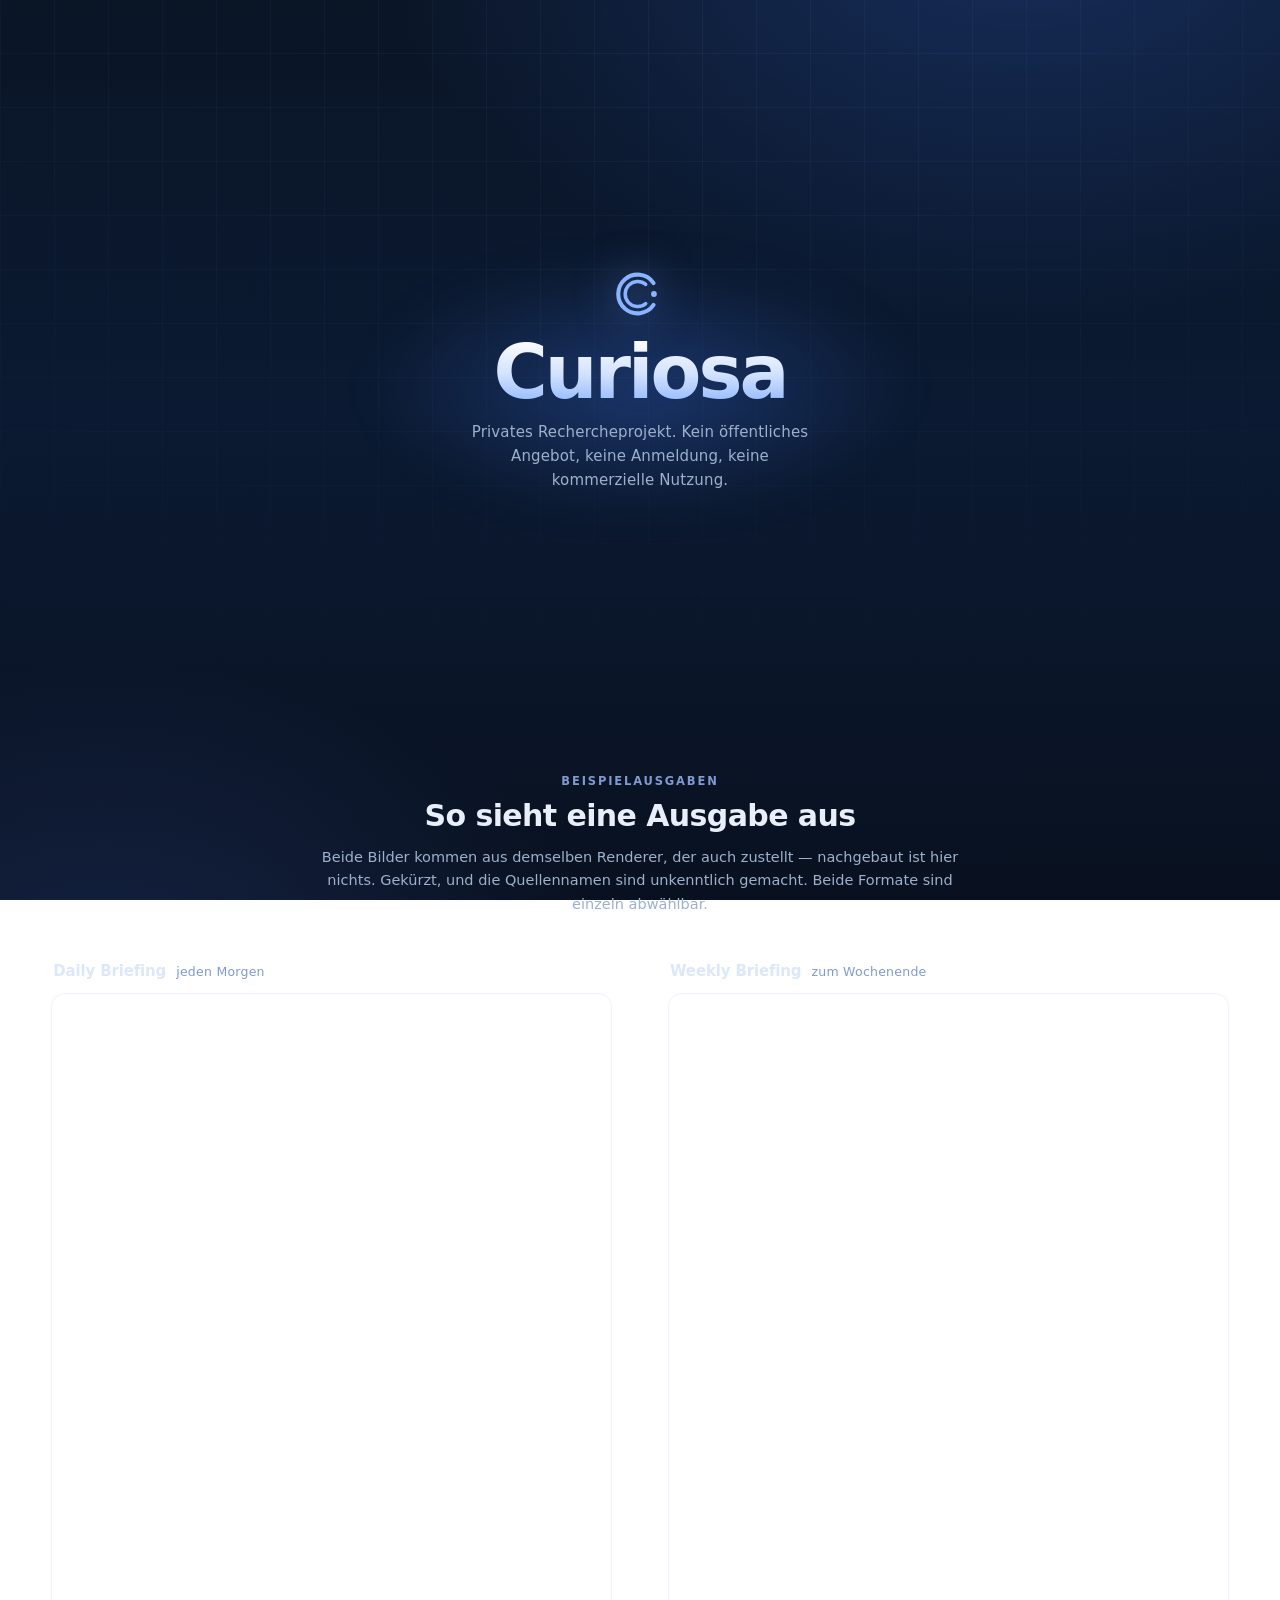
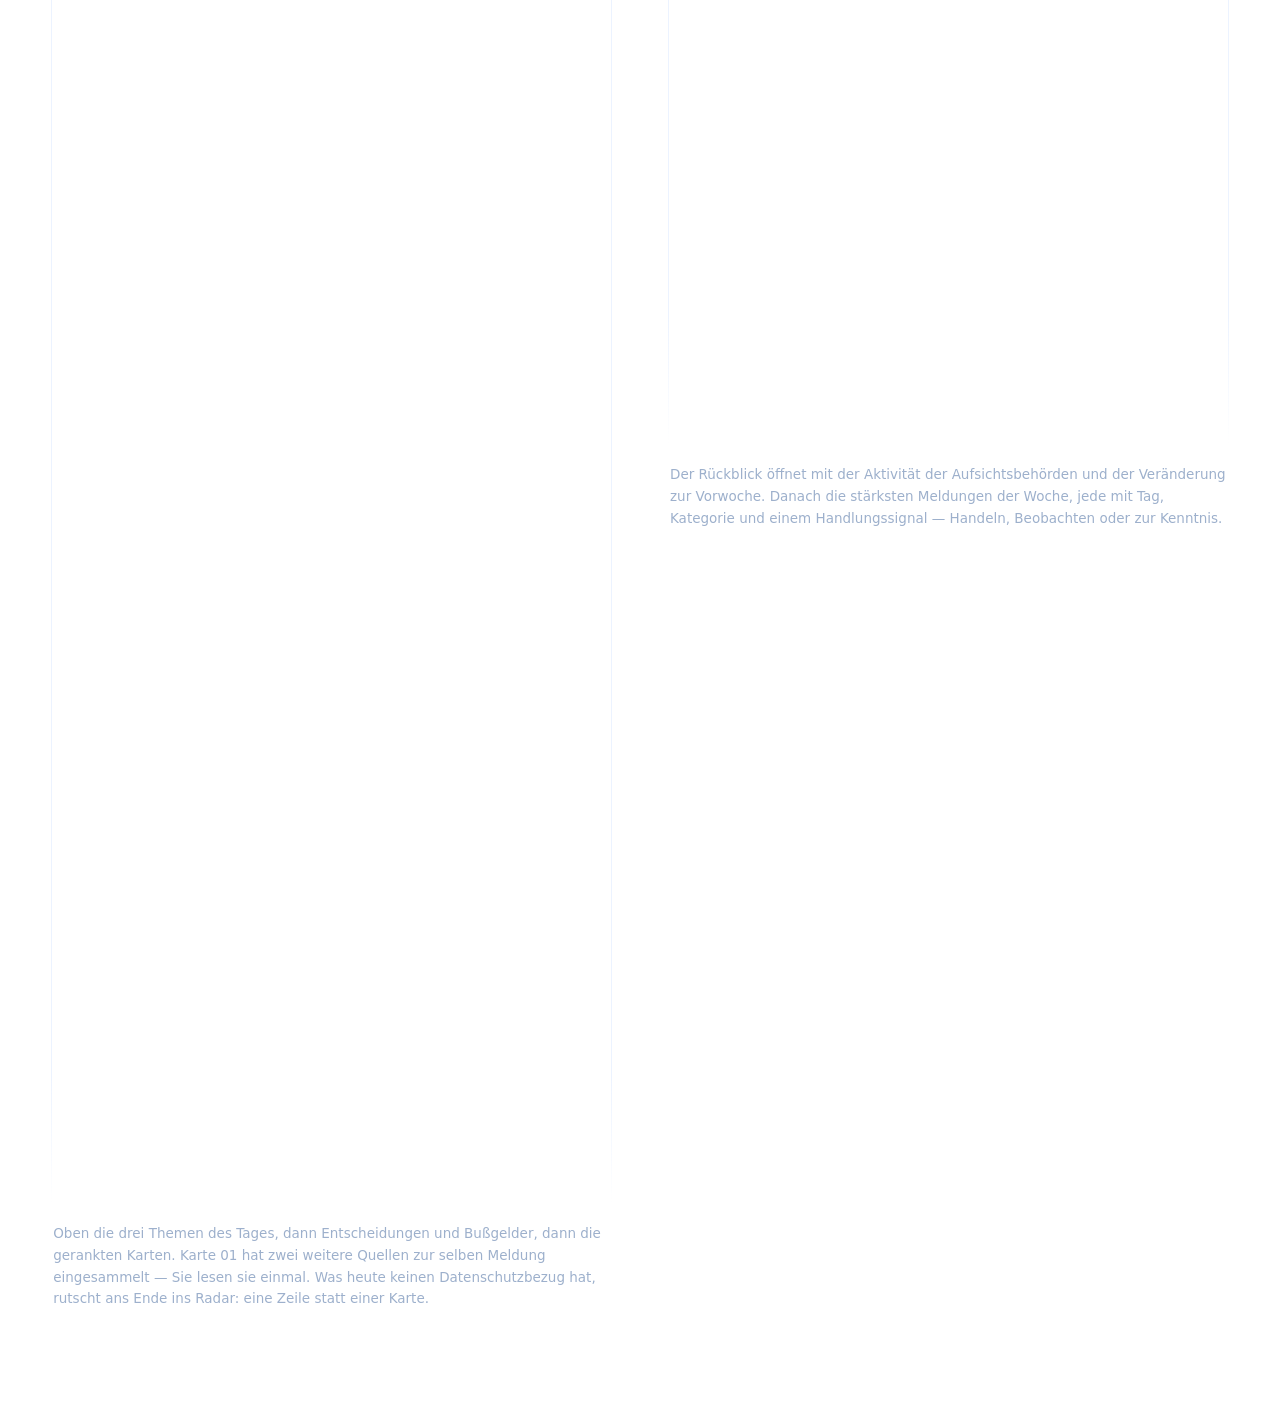
==== commit 86eaa2e1: "Retire the orbit, show two real issues instead The bubbles said what the briefing does; the briefing" ====
--- a/index.html
+++ b/index.html
@@ -15,8 +15,8 @@
 </head>
 <body class="home-page">
     <main class="home">
-        <div class="orbit">
-            <div class="orbit__core">
+        <section class="hero">
+            <div class="hero__core">
                 <svg class="home__mark" viewBox="0 0 100 100" aria-hidden="true" focusable="false">
                     <path d="M 73.4 31.1 A 33.4 33.4 0 1 0 73.4 68.9" fill="none" stroke="currentColor" stroke-width="7" stroke-linecap="round"/>
                     <path d="M 59.9 33.4 A 21.6 21.6 0 1 0 59.9 66.6" fill="none" stroke="currentColor" stroke-width="6" stroke-linecap="round"/>
@@ -29,110 +29,63 @@
                     keine kommerzielle Nutzung.
                 </p>
             </div>
+        </section>
 
-            <div class="orbit__ring orbit__ring--1">
-                <div class="orbit__spin">
-                    <div class="orbit__arm">
-                        <div class="orbit__node">
-                            <div class="orbit__bubble" tabindex="0">
-                                <span class="orbit__label">Mehrdimensionales Ranking</span>
-                                <span class="orbit__text">Priorität entsteht aus mehreren unabhängigen Metriken — nie aus einem einzelnen KI-Score.</span>
-                            </div>
-                        </div>
-                    </div>
-                    <div class="orbit__arm">
-                        <div class="orbit__node">
-                            <div class="orbit__bubble" tabindex="0">
-                                <span class="orbit__label">Dubletten&shy;erkennung</span>
-                                <span class="orbit__text">Vektor-Embeddings erkennen dieselbe Meldung aus mehreren Quellen. Sie lesen sie einmal.</span>
-                            </div>
-                        </div>
-                    </div>
-                    <div class="orbit__arm">
-                        <div class="orbit__node">
-                            <div class="orbit__bubble" tabindex="0">
-                                <span class="orbit__label">Täglich &amp; wöchentlich</span>
-                                <span class="orbit__text">Ein Briefing am Morgen, ein Rückblick zum Wochenende — beides einzeln abwählbar.</span>
-                            </div>
-                        </div>
-                    </div>
-                </div>
+        <section class="samples" aria-labelledby="samples-title">
+            <div class="samples__head">
+                <p class="samples__eyebrow">Beispielausgaben</p>
+                <h2 class="samples__title" id="samples-title">So sieht eine Ausgabe aus</h2>
+                <p class="samples__note">
+                    Beide Bilder kommen aus demselben Renderer, der auch zustellt — nachgebaut ist
+                    hier nichts. Gekürzt, und die Quellennamen sind unkenntlich gemacht.
+                    Beide Formate sind einzeln abwählbar.
+                </p>
             </div>
 
-            <div class="orbit__ring orbit__ring--2">
-                <div class="orbit__spin">
-                    <div class="orbit__arm">
-                        <div class="orbit__node">
-                            <div class="orbit__bubble" tabindex="0">
-                                <span class="orbit__label">Handlungs&shy;signale</span>
-                                <span class="orbit__text">Jede Meldung trägt ein Label: Action, Watch oder FYI.</span>
-                            </div>
-                        </div>
+            <div class="samples__grid">
+                <figure class="sample sample--daily">
+                    <figcaption class="sample__cap">
+                        <span class="sample__kind">Daily Briefing</span>
+                        <span class="sample__when">jeden Morgen</span>
+                    </figcaption>
+
+                    <div class="sample__sheet">
+                        <img class="sample__page" loading="lazy" decoding="async" src="/email-sample-daily.webp" width="1360" height="4388"
+                             alt="Tägliches Curiosa-Briefing: Kopfzeile mit drei Themen des Tages, ein Abschnitt mit Entscheidungen und Bußgeldern, fünf gerankte Nachrichtenkarten und darunter der kompakte Radar-Abschnitt.">
+                        <img class="sample__page sample__page--haze" loading="lazy" decoding="async" src="/email-sample-daily.webp" width="1360" height="4388"
+                             alt="" aria-hidden="true">
                     </div>
-                    <div class="orbit__arm">
-                        <div class="orbit__node">
-                            <div class="orbit__bubble" tabindex="0">
-                                <span class="orbit__label">Topic Pulse</span>
-                                <span class="orbit__text">Jedes Briefing öffnet mit den drei dominanten Themen des Tages.</span>
-                            </div>
-                        </div>
+
+                    <p class="sample__legend">
+                        Oben die drei Themen des Tages, dann Entscheidungen und Bußgelder, dann die
+                        gerankten Karten. Karte 01 hat zwei weitere Quellen zur selben Meldung
+                        eingesammelt — Sie lesen sie einmal. Was heute keinen Datenschutzbezug hat,
+                        rutscht ans Ende ins Radar: eine Zeile statt einer Karte.
+                    </p>
+                </figure>
+
+                <figure class="sample sample--weekly">
+                    <figcaption class="sample__cap">
+                        <span class="sample__kind">Weekly Briefing</span>
+                        <span class="sample__when">zum Wochenende</span>
+                    </figcaption>
+
+                    <div class="sample__sheet">
+                        <img class="sample__page" loading="lazy" decoding="async" src="/email-sample-weekly.webp" width="1360" height="2548"
+                             alt="Wöchentliches Curiosa-Briefing: Kopfzeile, ein Block zur Aktivität der Aufsichtsbehörden in dieser Woche und fünf gerankte Nachrichtenkarten mit Wochentag und Handlungssignal.">
+                        <img class="sample__page sample__page--haze" loading="lazy" decoding="async" src="/email-sample-weekly.webp" width="1360" height="2548"
+                             alt="" aria-hidden="true">
                     </div>
-                    <div class="orbit__arm">
-                        <div class="orbit__node">
-                            <div class="orbit__bubble" tabindex="0">
-                                <span class="orbit__label">Lückenlose Abdeckung</span>
-                                <span class="orbit__text">Jede Quelle läuft in einem durchgehenden, checkpoint-gestützten Zeitfenster.</span>
-                            </div>
-                        </div>
-                    </div>
-                    <div class="orbit__arm">
-                        <div class="orbit__node">
-                            <div class="orbit__bubble" tabindex="0">
-                                <span class="orbit__label">Mehrsprachige Quellen</span>
-                                <span class="orbit__text">Englische, deutsche, französische und weitere Quellen — nativ verfolgt, gemeinsam zugestellt.</span>
-                            </div>
-                        </div>
-                    </div>
-                </div>
+
+                    <p class="sample__legend">
+                        Der Rückblick öffnet mit der Aktivität der Aufsichtsbehörden und der
+                        Veränderung zur Vorwoche. Danach die stärksten Meldungen der Woche, jede mit
+                        Tag, Kategorie und einem Handlungssignal — Handeln, Beobachten oder
+                        zur Kenntnis.
+                    </p>
+                </figure>
             </div>
-
-            <div class="orbit__ring orbit__ring--3">
-                <div class="orbit__spin">
-                    <div class="orbit__arm">
-                        <div class="orbit__node">
-                            <div class="orbit__bubble" tabindex="0">
-                                <span class="orbit__label">Verarbeitungs&shy;pipeline</span>
-                                <span class="orbit__text">Eine mehrstufige Verarbeitung klassifiziert, fasst zusammen und labelt jede Meldung.</span>
-                            </div>
-                        </div>
-                    </div>
-                    <div class="orbit__arm">
-                        <div class="orbit__node">
-                            <div class="orbit__bubble" tabindex="0">
-                                <span class="orbit__label">Quellen&shy;auswahl</span>
-                                <span class="orbit__text">Welche Quellen im täglichen Briefing erscheinen, ist frei wählbar.</span>
-                            </div>
-                        </div>
-                    </div>
-                    <div class="orbit__arm">
-                        <div class="orbit__node">
-                            <div class="orbit__bubble" tabindex="0">
-                                <span class="orbit__label">Original&shy;titel</span>
-                                <span class="orbit__text">Titel und Quelle bleiben unverändert. Nur die Zusammenfassung entsteht per KI.</span>
-                            </div>
-                        </div>
-                    </div>
-                    <div class="orbit__arm">
-                        <div class="orbit__node">
-                            <div class="orbit__bubble" tabindex="0">
-                                <span class="orbit__label">Kuratiert</span>
-                                <span class="orbit__text">Quellen, Kategorien und Ranking-Regeln werden von Hand gepflegt.</span>
-                            </div>
-                        </div>
-                    </div>
-                </div>
-            </div>
-        </div>
+        </section>
     </main>
 </body>
 </html>
--- a/site.css
+++ b/site.css
@@ -334,7 +334,6 @@
         box-shadow: inset 0 0 0 1px #354361;
     }
 }
-
 /* ---- Root page ------------------------------------------------------- */
 /* Standalone dark-navy landing. Committed to a single dark look (not
    theme-reactive) as a deliberate hero. Pure CSS — no scripts, no external
@@ -344,15 +343,16 @@
     margin: 0;
     min-height: 100vh;
     overflow-x: hidden;
-    display: flex;
-    align-items: center;
-    justify-content: center;
     font-family: system-ui, -apple-system, BlinkMacSystemFont, "Segoe UI", Roboto, sans-serif;
     color: #e6edf7;
     background:
         radial-gradient(1100px 720px at 80% -12%, rgba(56, 110, 230, 0.30), transparent 60%),
         radial-gradient(920px 620px at 8% 112%, rgba(46, 74, 143, 0.34), transparent 56%),
         linear-gradient(180deg, #0a1526 0%, #0b1a32 46%, #091120 100%);
+    /* The page scrolls now. Pinning the gradients to the viewport keeps the
+       lighting the hero was drawn for instead of stretching it over a
+       document several screens tall. */
+    background-attachment: fixed;
 }
 
 /* Theme-independent brand grid — overrides the shared body::before so the
@@ -372,18 +372,28 @@
     box-sizing: border-box;
     width: 100%;
     margin: 0 auto;
-    padding: 40px 0;
+}
+
+
+/* ---- Hero ------------------------------------------------------------- */
+/* Deliberately short of a full viewport: the gallery below has to show its
+   first line, or the page reads as if it ended at the wordmark. */
+.hero {
+    position: relative;
+    box-sizing: border-box;
     display: flex;
     align-items: center;
     justify-content: center;
+    min-height: 86vh;
+    padding: 64px 24px clamp(56px, 9vh, 96px);
     text-align: center;
 }
 
 /* Soft blue spotlight behind the wordmark for depth. */
-.home::before {
+.hero::before {
     content: "";
     position: absolute;
-    z-index: -1;
+    z-index: 0;
     top: 50%;
     left: 50%;
     width: min(760px, 96vw);
@@ -392,6 +402,12 @@
     background: radial-gradient(closest-side, rgba(64, 120, 240, 0.30), transparent 72%);
     filter: blur(22px);
     pointer-events: none;
+}
+
+.hero__core {
+    position: relative;
+    z-index: 1;
+    width: min(360px, 100%);
 }
 
 /* The Curiosa arc mark as a glowing lockup above the wordmark. */
@@ -451,367 +467,165 @@
 }
 
 
-/* ---- Orbit field ------------------------------------------------------ */
-/* Capability bubbles drift around the wordmark on three tilted rings. Pure
-   CSS: the root page CSP allows no scripts, so every orbit parameter lives
-   here and is selected per ring / per arm.
-
-   Transform chain per bubble (outermost first):
-       .orbit__ring   rotate(tilt) scaleY(k)        the orbital plane
-       .orbit__spin   rotate(t)                     the animation
-       .orbit__arm    rotate(a) translateX(r)       the seat on the ring
-       .orbit__node   rotate(-t)                    cancels the spin
-       .orbit__bubble rotate(-a) scaleY(1/k) rotate(-tilt) translate(-50%,-50%)
-
-   2-D rotations commute, so every rotation between scaleY(k) and scaleY(1/k)
-   cancels out and the bubble renders as an undistorted, upright circle while
-   its position still traces the tilted ellipse. The un-squash has to be the
-   innermost scale, and the centering translate has to sit after it — that is
-   why the order above cannot be shuffled.
-
-   k stays close to 1 (0.72–0.78). A flatter plane fits more rings into the
-   viewport, but it also distorts the trails, which live in the same plane:
-   at k = 0.4 a tangential streak lands visibly away from its bubble.
-
-   Nothing here paints a filter or a large shadow while it moves — those are
-   what made the field stutter. Motion is transform-only, on three promoted
-   layers. */
-.orbit {
-    --field: min(1060px, 92vw, 112vh);
+/* ---- Email samples ----------------------------------------------------- */
+/* Two issues straight out of the production renderer, rasterised. Images
+   rather than markup on purpose: the source list is not public, and a blurred
+   <span> is still plain text in the page source, while a blurred pixel is not.
+
+   Each sheet stacks two copies of the same file, so the browser fetches it
+   once. The lower copy is sharp; the upper one is blurred and masked to exist
+   only over the last stretch, and the sheet itself is masked to transparent at
+   its bottom edge. Together they read as an issue dissolving mid-page rather
+   than as a very short email. Both masks are expressed in percent, so the
+   fade keeps its proportion when the sheet scales down on a narrow screen —
+   and the two sheets carry their own values, because they are not the same
+   height. */
+.samples {
+    box-sizing: border-box;
+    width: min(1360px, 92vw);
+    margin: 0 auto;
+    padding-bottom: clamp(64px, 12vh, 140px);
+}
+
+.samples__head {
+    max-width: 640px;
+    margin: 0 auto clamp(30px, 4vw, 46px);
+    text-align: center;
+}
+
+.samples__eyebrow {
+    margin: 0 0 10px;
+    color: #7f9ad0;
+    font-size: 11.5px;
+    font-weight: 700;
+    letter-spacing: 0.16em;
+    text-transform: uppercase;
+}
+
+.samples__title {
+    margin: 0 0 12px;
+    color: #e8effb;
+    font-size: clamp(22px, 3vw, 30px);
+    font-weight: 700;
+    letter-spacing: -0.02em;
+    line-height: 1.2;
+}
+
+.samples__note {
+    margin: 0;
+    color: #9db0cc;
+    font-size: clamp(13px, 1.4vw, 14.5px);
+    line-height: 1.62;
+}
+
+.samples__grid {
+    display: grid;
+    /* Explicit, and minmax(0, …): an auto column takes its width from the
+       item's max-content, and the item's max-content is the capture's
+       intrinsic 1360 px capped at max-width — which blows the column out to
+       680 px on a phone and pushes the whole section past the viewport. */
+    grid-template-columns: minmax(0, 1fr);
+    gap: clamp(40px, 6vw, 56px);
+    justify-items: center;
+}
+
+.sample {
+    display: flex;
+    flex-direction: column;
+    box-sizing: border-box;
+    width: 100%;
+    /* The capture is 680 CSS px wide at 2×; past that it would upscale. */
+    max-width: 680px;
+    margin: 0;
+}
+
+/* Both sheets fade over roughly the same 150 px of their own capture, with
+   the haze starting ~210 px up — the percentages differ only because the two
+   captures are not the same height (daily 2194, weekly 1274 CSS px). The
+   daily numbers are also what keeps the Radar section on the readable side of
+   the fade, so re-check them if the sample images are regenerated at a
+   different length. */
+.sample--daily {
+    --sheet-fade: 93%;
+    --haze-in: 90%;
+    --haze-full: 99%;
+}
+
+.sample--weekly {
+    --sheet-fade: 88%;
+    --haze-in: 83%;
+    --haze-full: 98%;
+}
+
+.sample__cap {
+    display: flex;
+    flex-wrap: wrap;
+    align-items: baseline;
+    gap: 4px 10px;
+    margin: 0 2px 13px;
+}
+
+.sample__kind {
+    color: #dce7fb;
+    font-size: 15px;
+    font-weight: 700;
+    letter-spacing: -0.01em;
+}
+
+.sample__when {
+    color: #7f9ad0;
+    font-size: 12.5px;
+    letter-spacing: 0.02em;
+}
+
+.sample__sheet {
     position: relative;
-    width: var(--field);
-    height: calc(var(--field) * 0.72 + 88px);
-}
-
-.orbit__core {
+    overflow: hidden;
+    /* Only the top corners are ever drawn — the bottom two are inside the
+       fade, and so is the hairline that would otherwise close the box. */
+    border-radius: 14px 14px 0 0;
+    box-shadow:
+        inset 0 0 0 1px rgba(150, 186, 255, 0.18),
+        0 26px 64px -30px rgba(3, 8, 18, 0.95);
+    -webkit-mask-image: linear-gradient(180deg, #000 var(--sheet-fade), transparent 100%);
+    mask-image: linear-gradient(180deg, #000 var(--sheet-fade), transparent 100%);
+}
+
+.sample__page {
+    display: block;
+    width: 100%;
+    height: auto;
+}
+
+.sample__page--haze {
     position: absolute;
-    left: 50%;
-    top: 50%;
-    z-index: 2;
-    width: min(360px, 74%);
-    transform: translate(-50%, -50%);
-}
-
-.orbit__ring {
-    position: absolute;
-    left: 50%;
-    top: 50%;
-    width: 0;
-    height: 0;
-    z-index: 1;
-    transform: rotate(var(--tilt)) scaleY(var(--k));
-}
-
-.orbit__spin,
-.orbit__arm,
-.orbit__node {
-    position: absolute;
+    top: 0;
     left: 0;
-    top: 0;
-    width: 0;
-    height: 0;
-    transform-origin: 0 0;
-}
-
-.orbit__spin {
-    animation: orbit-spin var(--dur) linear infinite;
-    animation-direction: var(--dir);
-    will-change: transform;
-}
-
-/* The seat: angle around the ring, then out to the radius. */
-.orbit__arm {
-    transform: rotate(var(--a)) translateX(var(--r));
-}
-
-/* The counter-spin runs at the ring's duration in the opposite direction, so
-   the bubble stays upright; the drift rides on the separate translate
-   property and therefore does not fight the transform animation. */
-.orbit__node {
-    animation-name: orbit-spin, orbit-drift;
-    animation-duration: var(--dur), var(--drift);
-    animation-timing-function: linear, ease-in-out;
-    animation-iteration-count: infinite, infinite;
-    animation-direction: var(--dir-rev), alternate;
-}
-
-/* Comet trail: it lives on the arm, which is not counter-rotated, so it stays
-   tangential and always points back along the direction of travel. The box
-   spans exactly from the bubble centre backwards, and the softness comes from
-   a radial gradient rather than a blur filter. */
-.orbit__arm::after {
-    content: "";
-    position: absolute;
-    left: 0;
-    top: 0;
-    z-index: -1;
-    width: calc(var(--size) * 0.46);
-    height: calc(var(--size) * 1.45);
-    background: radial-gradient(farthest-side at 50% 100%,
-        rgba(186, 216, 255, 0.55) 0%,
-        rgba(150, 190, 255, 0.20) 34%,
-        rgba(138, 180, 255, 0.06) 62%,
-        transparent 100%);
-    transform: translate(-50%, -100%);
-    transform-origin: 0 0;
+    filter: blur(7px);
+    -webkit-mask-image: linear-gradient(180deg, transparent var(--haze-in), #000 var(--haze-full));
+    mask-image: linear-gradient(180deg, transparent var(--haze-in), #000 var(--haze-full));
     pointer-events: none;
 }
 
-/* Rings that spin backwards trail from the other side. */
-.orbit__ring--2 .orbit__arm::after {
-    background: radial-gradient(farthest-side at 50% 0%,
-        rgba(186, 216, 255, 0.55) 0%,
-        rgba(150, 190, 255, 0.20) 34%,
-        rgba(138, 180, 255, 0.06) 62%,
-        transparent 100%);
-    transform: translate(-50%, 0);
-    transform-origin: 0 0;
-}
-
-.orbit__bubble {
-    position: absolute;
-    left: 0;
-    top: 0;
-    box-sizing: border-box;
-    display: flex;
-    flex-direction: column;
-    align-items: center;
-    justify-content: center;
-    width: var(--size);
-    height: var(--size);
-    padding: 8% 10%;
-    border: 1px solid rgba(146, 186, 255, 0.30);
-    border-radius: 50%;
-    background: rgba(14, 32, 60, 0.72);
-    color: #cfdcf5;
-    text-align: center;
-    transform: rotate(calc(-1 * var(--a))) scaleY(var(--ik)) rotate(calc(-1 * var(--tilt))) translate(-50%, -50%);
-    /* The chain above is written as if transforms applied about the top-left
-       corner. With the default centre origin the browser wraps it in
-       translate(±half the box), which pushes every bubble off its seat by up
-       to its own diameter — and leaves its trail behind at the seat. */
-    transform-origin: 0 0;
-    transition:
-        width 0.22s cubic-bezier(0.2, 0.7, 0.2, 1),
-        height 0.22s cubic-bezier(0.2, 0.7, 0.2, 1),
-        border-color 0.22s ease,
-        background-color 0.22s ease,
-        box-shadow 0.22s ease;
-    cursor: default;
-}
-
-.orbit__bubble:focus-visible {
-    outline: none;
-}
-
-.orbit__label {
-    display: block;
-    font-size: var(--label);
-    font-weight: 700;
-    line-height: 1.3;
-    letter-spacing: 0.005em;
+.sample__legend {
+    margin: 20px 2px 0;
     color: #9db0cc;
-    hyphens: auto;
-    overflow-wrap: break-word;
-    transition:
-        font-size 0.22s cubic-bezier(0.2, 0.7, 0.2, 1),
-        color 0.22s ease;
-}
-
-.orbit__text {
-    display: block;
-    overflow: hidden;
-    max-height: 0;
-    margin-top: 0;
-    opacity: 0;
-    font-size: 12.5px;
-    line-height: 1.45;
-    color: #aec1e2;
-    transition:
-        max-height 0.22s cubic-bezier(0.2, 0.7, 0.2, 1),
-        margin-top 0.22s cubic-bezier(0.2, 0.7, 0.2, 1),
-        opacity 0.16s ease;
-}
-
-/* Expand on hover or keyboard focus. The glow is applied only here, so no
-   shadow is ever repainted while a bubble is in motion. */
-.orbit__bubble:hover,
-.orbit__bubble:focus-visible {
-    --size: var(--size-open);
-    --label: 15px;
-    border-color: rgba(158, 196, 255, 0.6);
-    background: rgba(16, 36, 68, 0.94);
-    box-shadow: 0 0 40px -6px rgba(110, 155, 245, 0.4);
-}
-
-.orbit__bubble:hover .orbit__label,
-.orbit__bubble:focus-visible .orbit__label {
-    color: #e2ecff;
-}
-
-.orbit__bubble:hover .orbit__text,
-.orbit__bubble:focus-visible .orbit__text {
-    max-height: 11em;
-    margin-top: 7px;
-    opacity: 1;
-}
-
-/* Only the ring you are actually reading holds still. Pausing the whole field
-   on .orbit:hover meant the cursor merely being in the window froze
-   everything, which is not what a hover is for. */
-.orbit__ring:has(.orbit__bubble:hover),
-.orbit__ring:has(.orbit__bubble:focus-visible) {
-    z-index: 3;
-}
-
-.orbit__ring:has(.orbit__bubble:hover) .orbit__spin,
-.orbit__ring:has(.orbit__bubble:hover) .orbit__node,
-.orbit__ring:has(.orbit__bubble:focus-visible) .orbit__spin,
-.orbit__ring:has(.orbit__bubble:focus-visible) .orbit__node {
-    animation-play-state: paused;
-}
-
-@keyframes orbit-spin {
-    from {
-        transform: rotate(0deg);
-    }
-    to {
-        transform: rotate(360deg);
-    }
-}
-
-@keyframes orbit-drift {
-    from {
-        translate: 0 0;
-    }
-    to {
-        translate: 7px -9px;
-    }
-}
-
-/* ---- Ring parameters -------------------------------------------------- */
-/* --ik is 1 / --k; the two are kept as an explicit pair so the un-squash is
-   readable next to the squash it undoes. Radii are derived from the field
-   minus one bubble, so the widest arm jitter (1.06) lands exactly on the
-   edge. The inner ring clears the wordmark block on every axis: its vertical
-   semi-axis is larger than half the core plus a bubble radius, which is what
-   keeps bubbles from ever crossing the centre. Durations are deliberately
-   non-multiples so the three rings never resynchronise. */
-.orbit__ring--1 {
-    --tilt: -9deg;
-    --k: 0.72;
-    --ik: 1.3889;
-    --rr: calc((var(--field) - 92px) * 0.315);
-    --dur: 76s;
-    --dir: normal;
-    --dir-rev: reverse;
-    --size: 92px;
-    --size-open: 214px;
-    --label: 10px;
-}
-
-.orbit__ring--2 {
-    --tilt: 6deg;
-    --k: 0.75;
-    --ik: 1.3333;
-    --rr: calc((var(--field) - 88px) * 0.385);
-    --dur: 104s;
-    --dir: reverse;
-    --dir-rev: normal;
-    --size: 88px;
-    --size-open: 220px;
-    --label: 9.5px;
-}
-
-.orbit__ring--3 {
-    --tilt: -3deg;
-    --k: 0.78;
-    --ik: 1.2821;
-    --rr: calc((var(--field) - 84px) * 0.472);
-    --dur: 138s;
-    --dir: normal;
-    --dir-rev: reverse;
-    --size: 84px;
-    --size-open: 214px;
-    --label: 9.5px;
-}
-
-/* ---- Seats ------------------------------------------------------------ */
-/* Angles are spread unevenly and the radii carry a few percent of jitter, so
-   no ring ever looks like a dial. */
-.orbit__ring--1 .orbit__arm:nth-child(1) { --a: 22deg;  --r: calc(var(--rr) * 1.00); --drift: 15s; }
-.orbit__ring--1 .orbit__arm:nth-child(2) { --a: 172deg; --r: calc(var(--rr) * 0.94); --drift: 19s; }
-.orbit__ring--1 .orbit__arm:nth-child(3) { --a: 268deg; --r: calc(var(--rr) * 1.05); --drift: 23s; }
-
-.orbit__ring--2 .orbit__arm:nth-child(1) { --a: 52deg;  --r: calc(var(--rr) * 1.02); --drift: 17s; }
-.orbit__ring--2 .orbit__arm:nth-child(2) { --a: 129deg; --r: calc(var(--rr) * 0.95); --drift: 21s; }
-.orbit__ring--2 .orbit__arm:nth-child(3) { --a: 213deg; --r: calc(var(--rr) * 1.05); --drift: 14s; }
-.orbit__ring--2 .orbit__arm:nth-child(4) { --a: 318deg; --r: calc(var(--rr) * 0.97); --drift: 25s; }
-
-.orbit__ring--3 .orbit__arm:nth-child(1) { --a: 18deg;  --r: calc(var(--rr) * 1.00); --drift: 22s; }
-.orbit__ring--3 .orbit__arm:nth-child(2) { --a: 104deg; --r: calc(var(--rr) * 0.95); --drift: 16s; }
-.orbit__ring--3 .orbit__arm:nth-child(3) { --a: 192deg; --r: calc(var(--rr) * 1.05); --drift: 26s; }
-.orbit__ring--3 .orbit__arm:nth-child(4) { --a: 281deg; --r: calc(var(--rr) * 0.97); --drift: 19s; }
-
-/* ---- Static fallback -------------------------------------------------- */
-/* Narrow viewports have no hover, and the root page cannot ship a tap handler
-   under its CSP — so below the breakpoint (and whenever motion is reduced)
-   the same markup collapses into a plain readable card grid. */
-@media (max-width: 900px), (prefers-reduced-motion: reduce) {
-    .home {
-        padding: 32px 0;
-    }
-
-    .orbit {
-        display: grid;
-        grid-template-columns: repeat(auto-fit, minmax(212px, 1fr));
-        gap: 10px;
-        width: min(920px, 100%);
-        height: auto;
-    }
-
-    .orbit__ring,
-    .orbit__spin,
-    .orbit__arm,
-    .orbit__node {
-        display: contents;
-    }
-
-    .orbit__core {
-        position: static;
-        grid-column: 1 / -1;
-        width: 100%;
-        margin-bottom: 22px;
-        transform: none;
-    }
-
-    /* The orbit-only decoration still generates a box here: display:contents
-       on the arm does not suppress its ::after. */
-    .orbit__arm::after {
-        display: none;
-    }
-
-    .orbit__bubble {
-        position: static;
-        display: block;
-        width: auto;
-        height: auto;
-        padding: 13px 15px;
-        border-radius: 12px;
-        text-align: left;
-        transform: none;
-        transition: none;
-    }
-
-    .orbit__label {
+    font-size: 13.5px;
+    line-height: 1.62;
+}
+
+/* Two sheets fit side by side only once each column can still carry the
+   capture at a readable scale. Below that they stack at full width. */
+@media (min-width: 1280px) {
+    .samples__grid {
+        grid-template-columns: repeat(2, minmax(0, 1fr));
+        align-items: start;
+    }
+}
+
+@media (max-width: 560px) {
+    .sample__legend {
         font-size: 13px;
-    }
-
-    .orbit__text {
-        max-height: none;
-        margin-top: 5px;
-        opacity: 1;
-        font-size: 12.5px;
     }
 }
 
@@ -821,9 +635,4 @@
     .home__intro {
         animation: none;
     }
-
-    .orbit__spin,
-    .orbit__node {
-        animation: none;
-    }
-}
+}
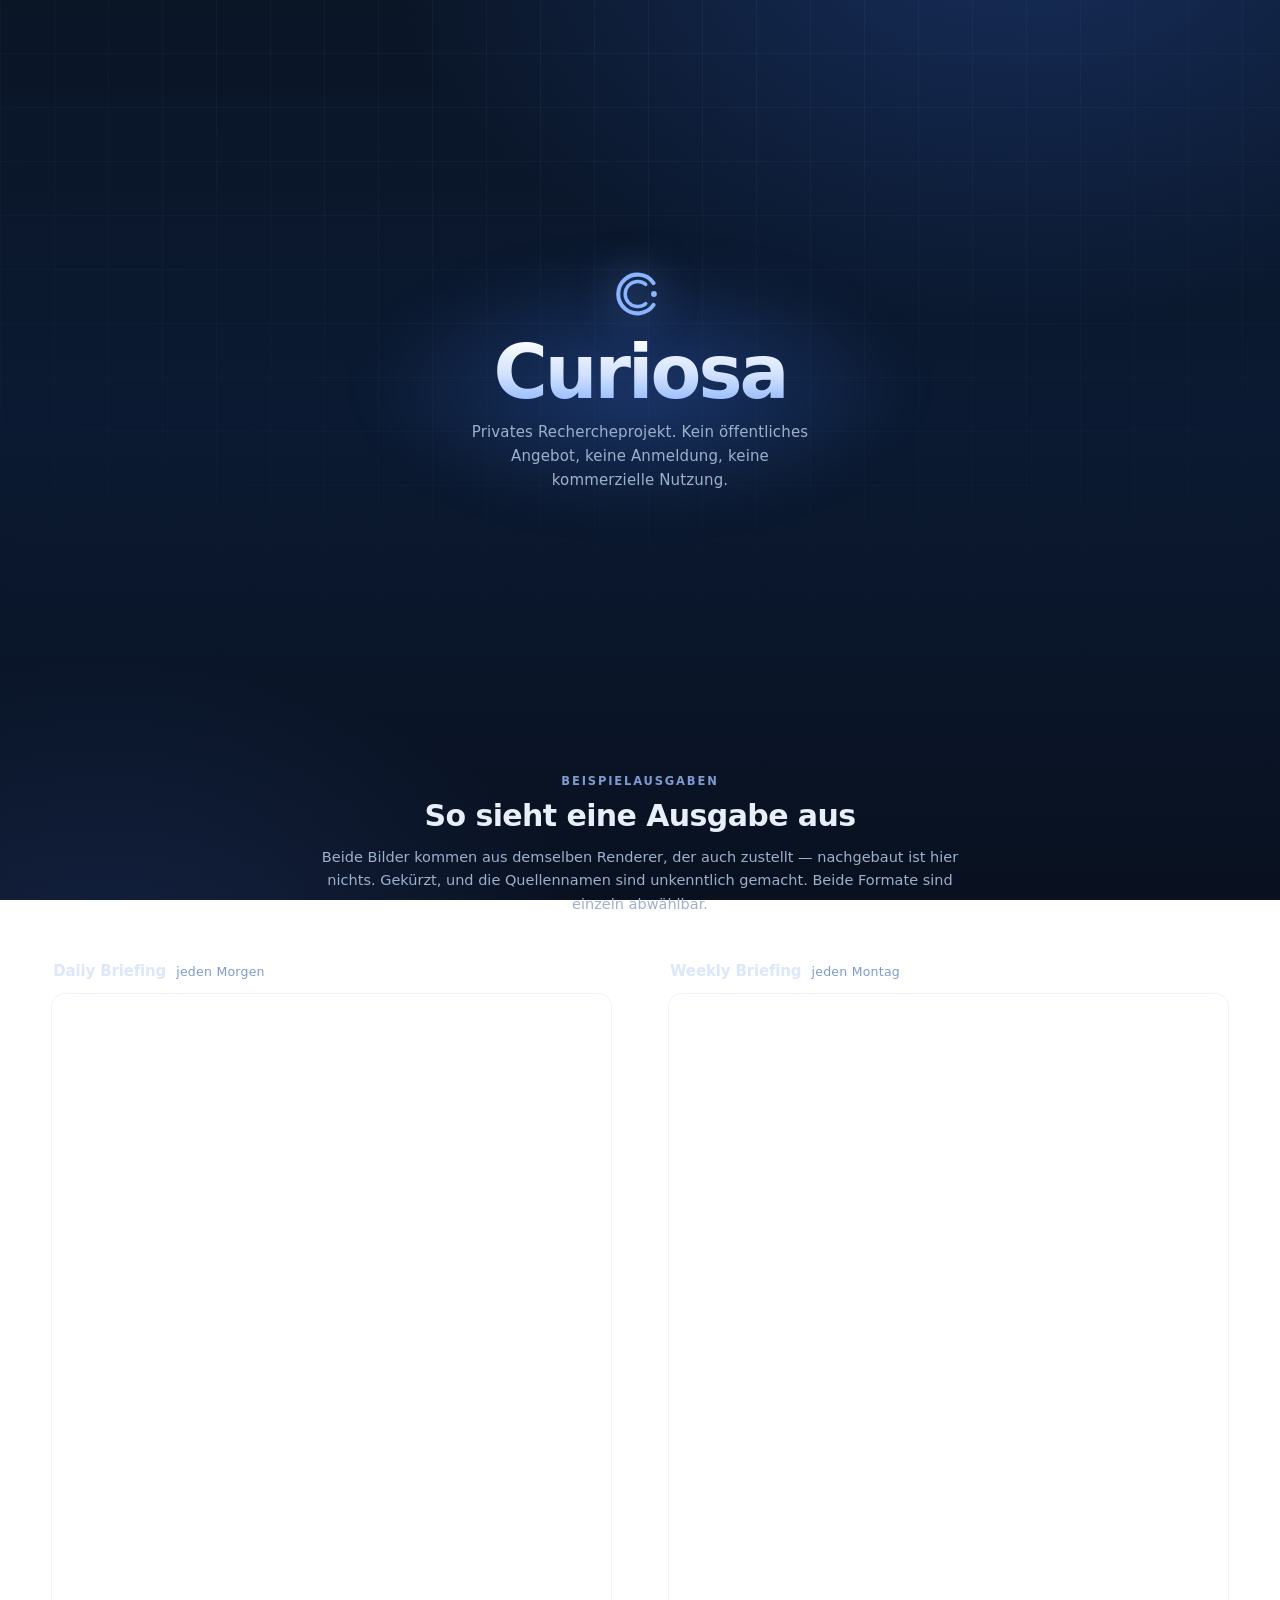
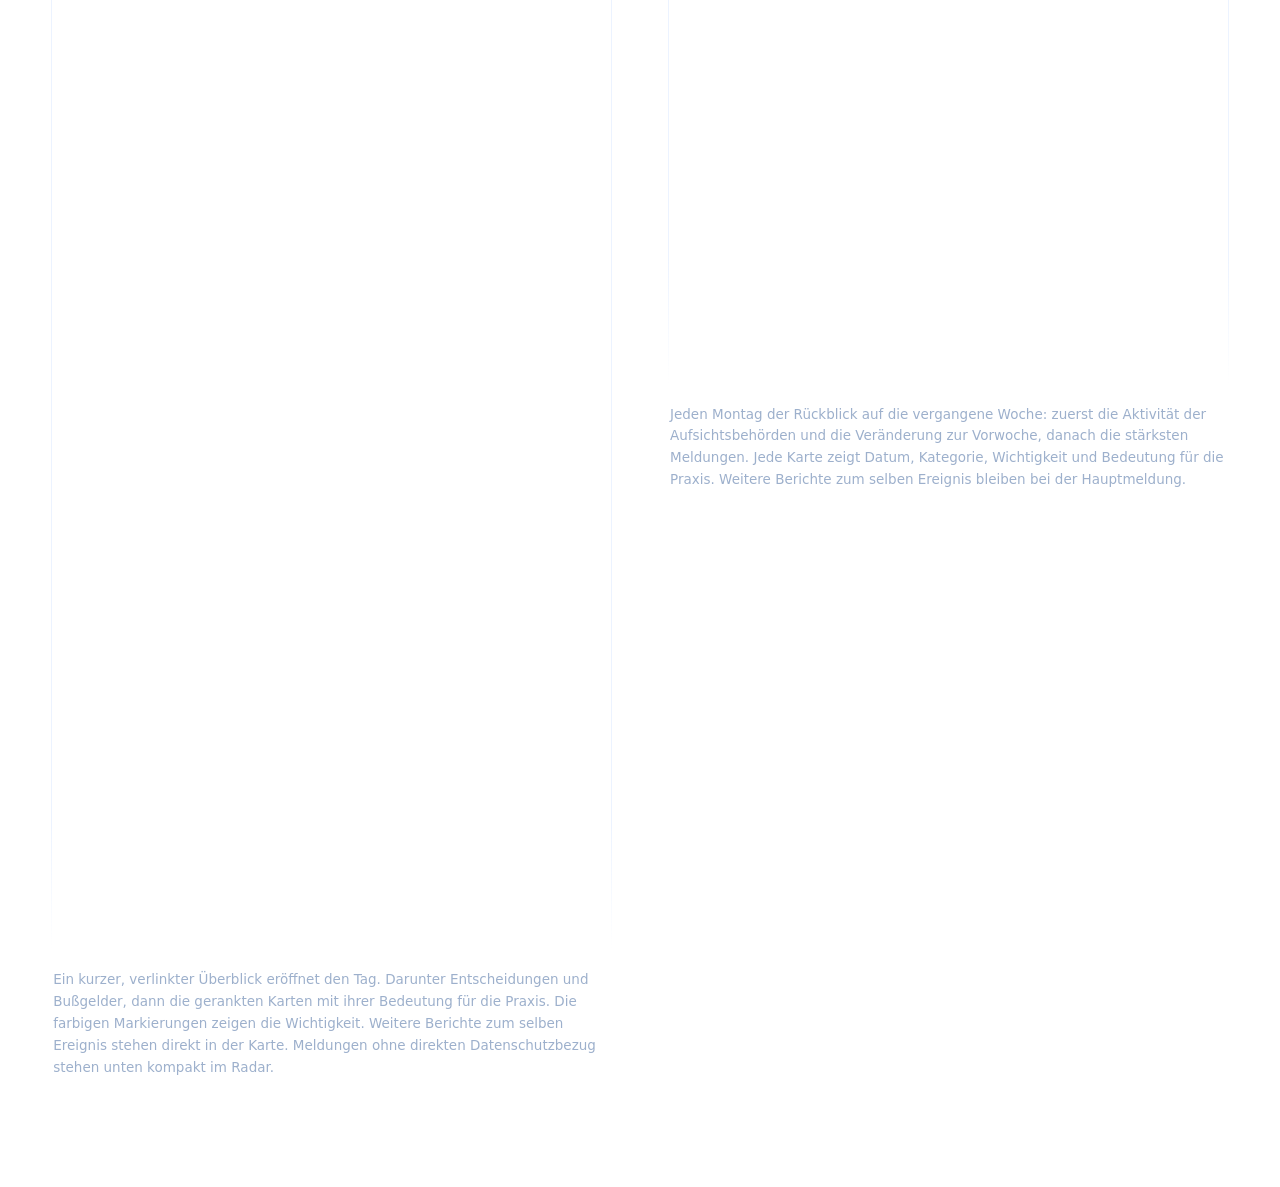
==== commit 08370859: "Refresh briefing samples and layout previews for Editorial" ====
--- a/index.html
+++ b/index.html
@@ -50,38 +50,39 @@
                     </figcaption>
 
                     <div class="sample__sheet">
-                        <img class="sample__page" loading="lazy" decoding="async" src="/email-sample-daily.webp" width="1360" height="4388"
-                             alt="Tägliches Curiosa-Briefing: Kopfzeile mit drei Themen des Tages, ein Abschnitt mit Entscheidungen und Bußgeldern, fünf gerankte Nachrichtenkarten und darunter der kompakte Radar-Abschnitt.">
-                        <img class="sample__page sample__page--haze" loading="lazy" decoding="async" src="/email-sample-daily.webp" width="1360" height="4388"
+                        <img class="sample__page" loading="lazy" decoding="async" src="/email-sample-daily.webp" width="1360" height="3773"
+                             alt="Tägliches Curiosa-Briefing in Editorial: dunkle Kopfzeile mit Relevanzbalken, ein verlinkter Überblick, kompakte Entscheidungen und Bußgelder, gerankte Nachrichtenkarten mit Bedeutung für die Praxis und darunter Radar.">
+                        <img class="sample__page sample__page--haze" loading="lazy" decoding="async" src="/email-sample-daily.webp" width="1360" height="3773"
                              alt="" aria-hidden="true">
                     </div>
 
                     <p class="sample__legend">
-                        Oben die drei Themen des Tages, dann Entscheidungen und Bußgelder, dann die
-                        gerankten Karten. Karte 01 hat zwei weitere Quellen zur selben Meldung
-                        eingesammelt — Sie lesen sie einmal. Was heute keinen Datenschutzbezug hat,
-                        rutscht ans Ende ins Radar: eine Zeile statt einer Karte.
+                        Ein kurzer, verlinkter Überblick eröffnet den Tag. Darunter Entscheidungen
+                        und Bußgelder, dann die gerankten Karten mit ihrer Bedeutung für die Praxis.
+                        Die farbigen Markierungen zeigen die Wichtigkeit. Weitere Berichte zum selben
+                        Ereignis stehen direkt in der Karte. Meldungen ohne direkten Datenschutzbezug
+                        stehen unten kompakt im Radar.
                     </p>
                 </figure>
 
                 <figure class="sample sample--weekly">
                     <figcaption class="sample__cap">
                         <span class="sample__kind">Weekly Briefing</span>
-                        <span class="sample__when">zum Wochenende</span>
+                        <span class="sample__when">jeden Montag</span>
                     </figcaption>
 
                     <div class="sample__sheet">
-                        <img class="sample__page" loading="lazy" decoding="async" src="/email-sample-weekly.webp" width="1360" height="2548"
-                             alt="Wöchentliches Curiosa-Briefing: Kopfzeile, ein Block zur Aktivität der Aufsichtsbehörden in dieser Woche und fünf gerankte Nachrichtenkarten mit Wochentag und Handlungssignal.">
-                        <img class="sample__page sample__page--haze" loading="lazy" decoding="async" src="/email-sample-weekly.webp" width="1360" height="2548"
+                        <img class="sample__page" loading="lazy" decoding="async" src="/email-sample-weekly.webp" width="1360" height="2401"
+                             alt="Wöchentliches Curiosa-Briefing in Editorial: Kopfzeile mit Relevanzbalken, ein Block zur Aktivität der Aufsichtsbehörden und gerankte Nachrichtenkarten mit Datum, Wichtigkeit und Bedeutung für die Praxis.">
+                        <img class="sample__page sample__page--haze" loading="lazy" decoding="async" src="/email-sample-weekly.webp" width="1360" height="2401"
                              alt="" aria-hidden="true">
                     </div>
 
                     <p class="sample__legend">
-                        Der Rückblick öffnet mit der Aktivität der Aufsichtsbehörden und der
-                        Veränderung zur Vorwoche. Danach die stärksten Meldungen der Woche, jede mit
-                        Tag, Kategorie und einem Handlungssignal — Handeln, Beobachten oder
-                        zur Kenntnis.
+                        Jeden Montag der Rückblick auf die vergangene Woche: zuerst die Aktivität
+                        der Aufsichtsbehörden und die Veränderung zur Vorwoche, danach die stärksten
+                        Meldungen. Jede Karte zeigt Datum, Kategorie, Wichtigkeit und Bedeutung für
+                        die Praxis. Weitere Berichte zum selben Ereignis bleiben bei der Hauptmeldung.
                     </p>
                 </figure>
             </div>
--- a/site.css
+++ b/site.css
@@ -541,19 +541,19 @@
 
 /* Both sheets fade over roughly the same 150 px of their own capture, with
    the haze starting ~210 px up — the percentages differ only because the two
-   captures are not the same height (daily 2194, weekly 1274 CSS px). The
+   captures are not the same height (daily 1886.5, weekly 1200.5 CSS px). The
    daily numbers are also what keeps the Radar section on the readable side of
    the fade, so re-check them if the sample images are regenerated at a
    different length. */
 .sample--daily {
-    --sheet-fade: 93%;
-    --haze-in: 90%;
+    --sheet-fade: 92%;
+    --haze-in: 89%;
     --haze-full: 99%;
 }
 
 .sample--weekly {
-    --sheet-fade: 88%;
-    --haze-in: 83%;
+    --sheet-fade: 87.5%;
+    --haze-in: 82.5%;
     --haze-full: 98%;
 }
 
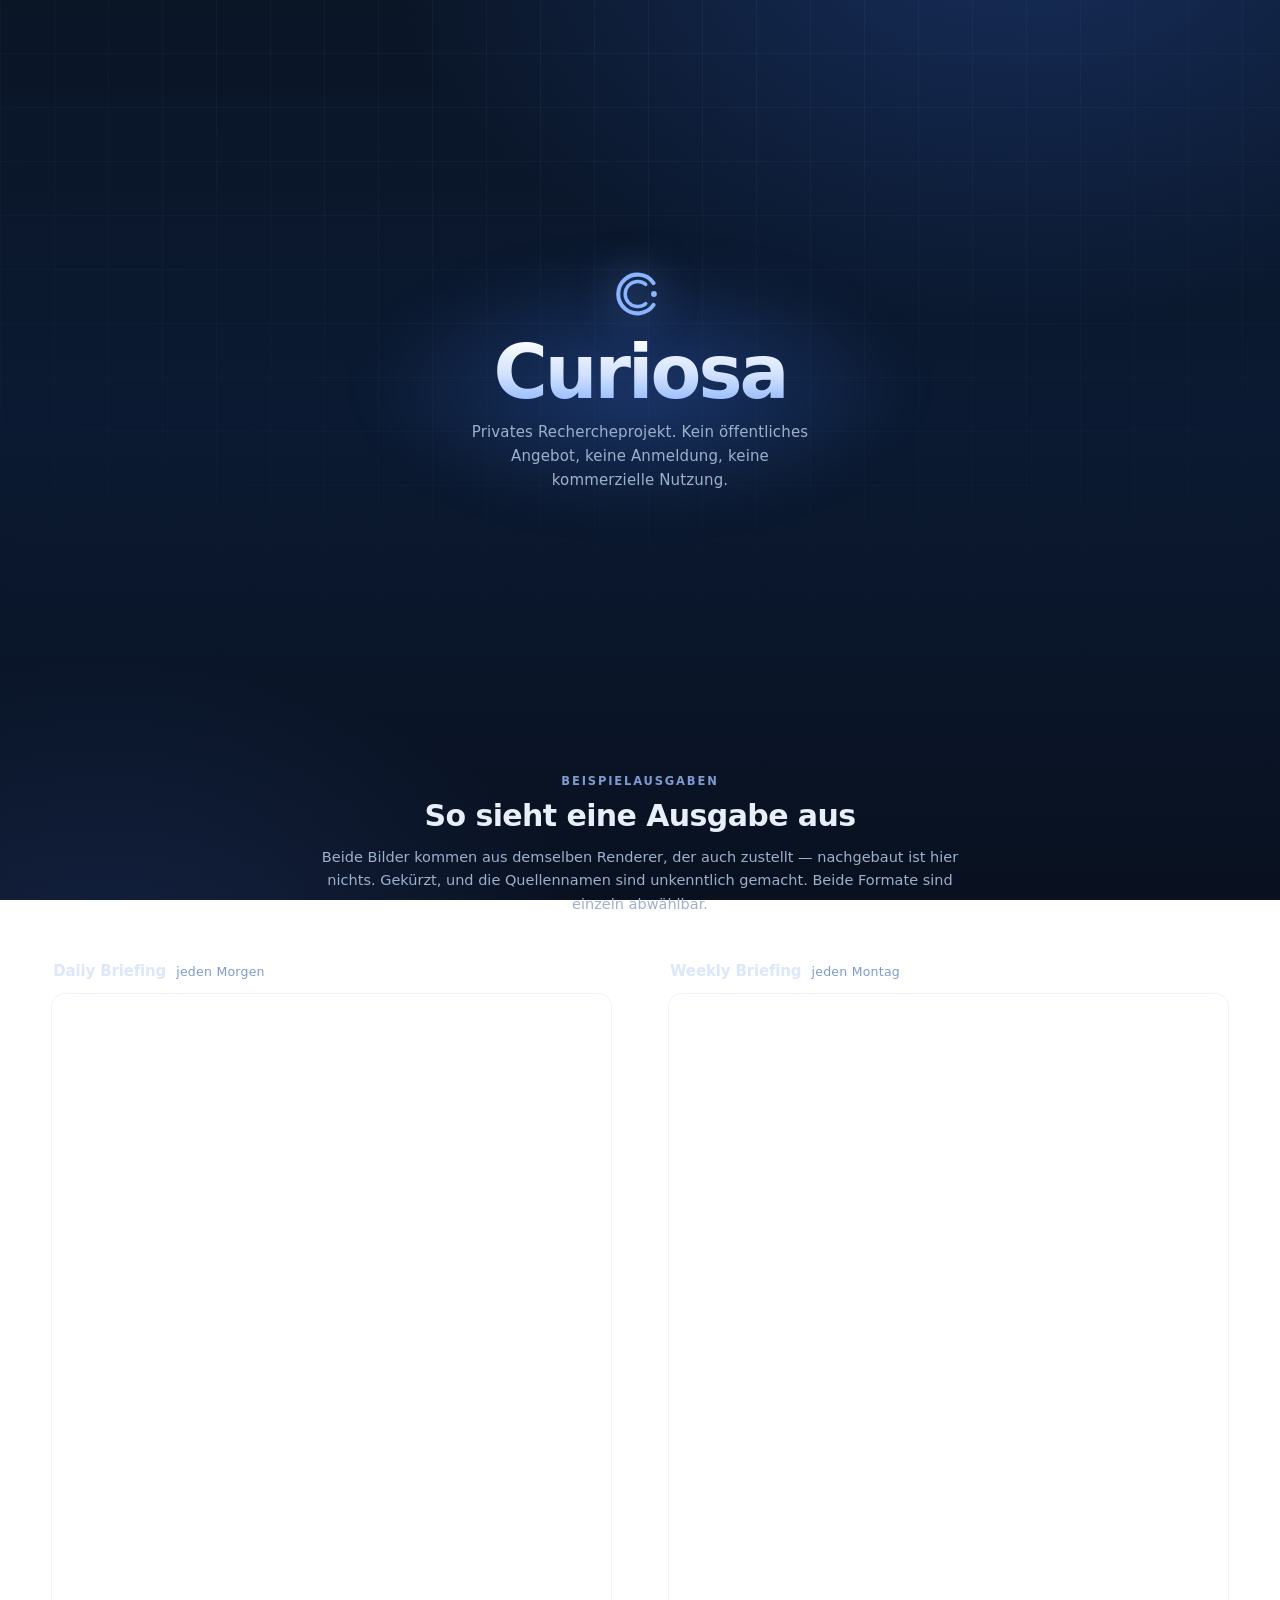
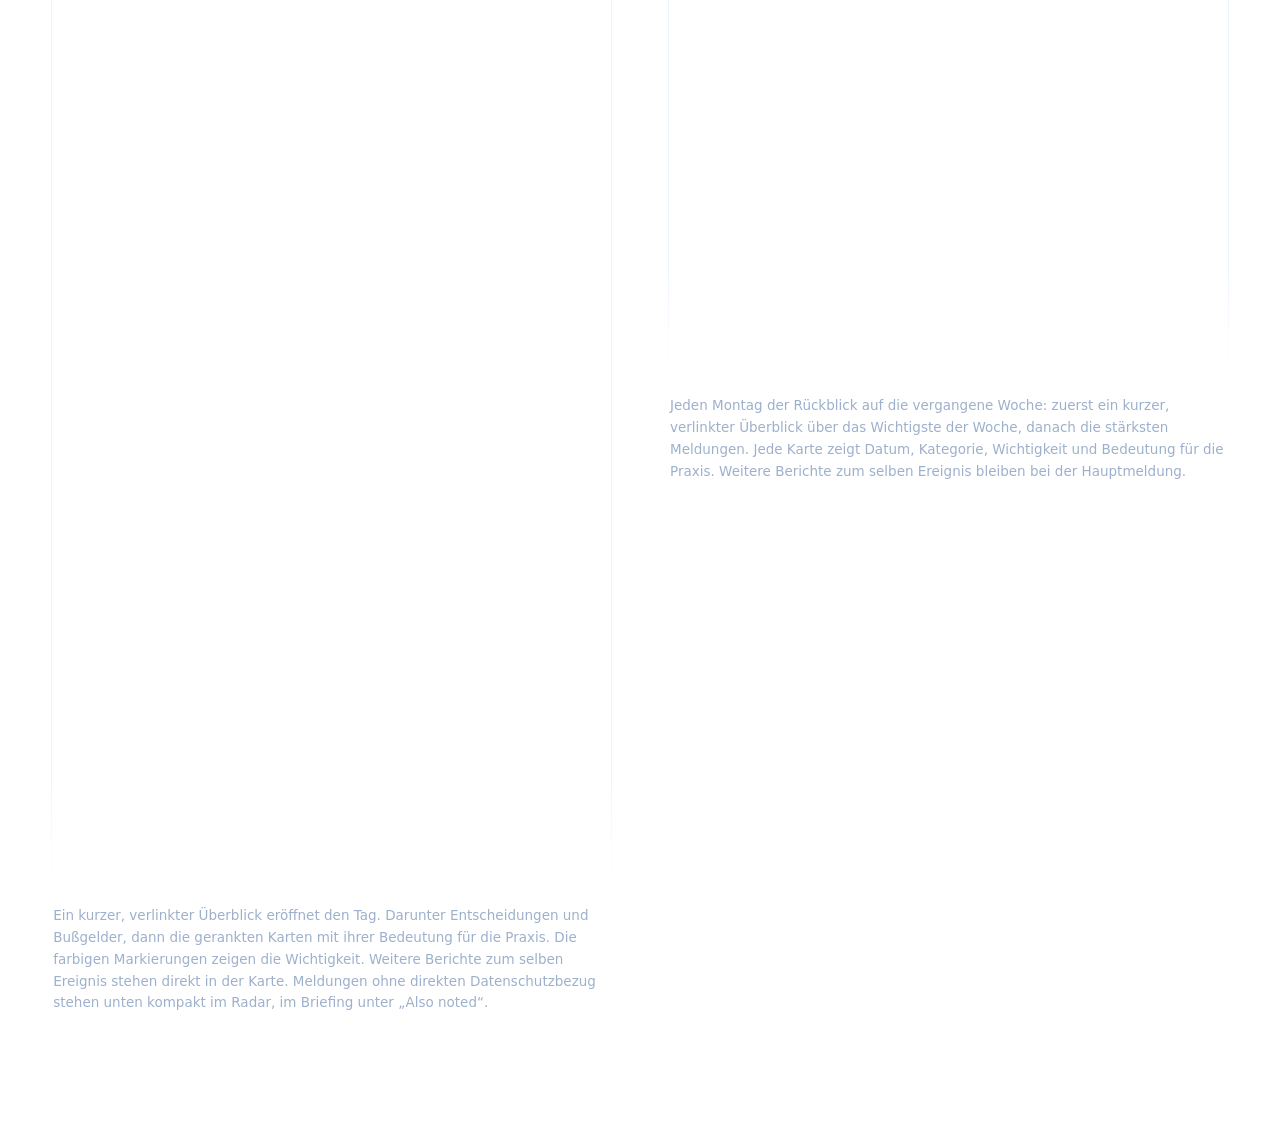
==== commit dcfb6045: "Samples and layout sheets for the new Editorial; weekly opens on its intro - Regenerated the daily a" ====
--- a/index.html
+++ b/index.html
@@ -50,9 +50,9 @@
                     </figcaption>
 
                     <div class="sample__sheet">
-                        <img class="sample__page" loading="lazy" decoding="async" src="/email-sample-daily.webp" width="1360" height="3773"
-                             alt="Tägliches Curiosa-Briefing in Editorial: dunkle Kopfzeile mit Relevanzbalken, ein verlinkter Überblick, kompakte Entscheidungen und Bußgelder, gerankte Nachrichtenkarten mit Bedeutung für die Praxis und darunter Radar.">
-                        <img class="sample__page sample__page--haze" loading="lazy" decoding="async" src="/email-sample-daily.webp" width="1360" height="3773"
+                        <img class="sample__page" loading="lazy" decoding="async" src="/email-sample-daily.webp" width="1360" height="3617"
+                             alt="Tägliches Curiosa-Briefing in Editorial: dunkle Kopfzeile mit Relevanzbalken, ein verlinkter Überblick „Today“, kompakte Entscheidungen und Bußgelder, gerankte Nachrichtenkarten mit Bedeutung für die Praxis und darunter weitere Meldungen unter „Also noted“.">
+                        <img class="sample__page sample__page--haze" loading="lazy" decoding="async" src="/email-sample-daily.webp" width="1360" height="3617"
                              alt="" aria-hidden="true">
                     </div>
 
@@ -61,7 +61,7 @@
                         und Bußgelder, dann die gerankten Karten mit ihrer Bedeutung für die Praxis.
                         Die farbigen Markierungen zeigen die Wichtigkeit. Weitere Berichte zum selben
                         Ereignis stehen direkt in der Karte. Meldungen ohne direkten Datenschutzbezug
-                        stehen unten kompakt im Radar.
+                        stehen unten kompakt im Radar, im Briefing unter „Also noted“.
                     </p>
                 </figure>
 
@@ -72,15 +72,15 @@
                     </figcaption>
 
                     <div class="sample__sheet">
-                        <img class="sample__page" loading="lazy" decoding="async" src="/email-sample-weekly.webp" width="1360" height="2401"
-                             alt="Wöchentliches Curiosa-Briefing in Editorial: Kopfzeile mit Relevanzbalken, ein Block zur Aktivität der Aufsichtsbehörden und gerankte Nachrichtenkarten mit Datum, Wichtigkeit und Bedeutung für die Praxis.">
-                        <img class="sample__page sample__page--haze" loading="lazy" decoding="async" src="/email-sample-weekly.webp" width="1360" height="2401"
+                        <img class="sample__page" loading="lazy" decoding="async" src="/email-sample-weekly.webp" width="1360" height="2381"
+                             alt="Wöchentliches Curiosa-Briefing in Editorial: Kopfzeile mit Relevanzbalken, ein verlinkter Überblick „This week“ und gerankte Nachrichtenkarten mit Datum, Wichtigkeit und Bedeutung für die Praxis.">
+                        <img class="sample__page sample__page--haze" loading="lazy" decoding="async" src="/email-sample-weekly.webp" width="1360" height="2381"
                              alt="" aria-hidden="true">
                     </div>
 
                     <p class="sample__legend">
-                        Jeden Montag der Rückblick auf die vergangene Woche: zuerst die Aktivität
-                        der Aufsichtsbehörden und die Veränderung zur Vorwoche, danach die stärksten
+                        Jeden Montag der Rückblick auf die vergangene Woche: zuerst ein kurzer,
+                        verlinkter Überblick über das Wichtigste der Woche, danach die stärksten
                         Meldungen. Jede Karte zeigt Datum, Kategorie, Wichtigkeit und Bedeutung für
                         die Praxis. Weitere Berichte zum selben Ereignis bleiben bei der Hauptmeldung.
                     </p>
